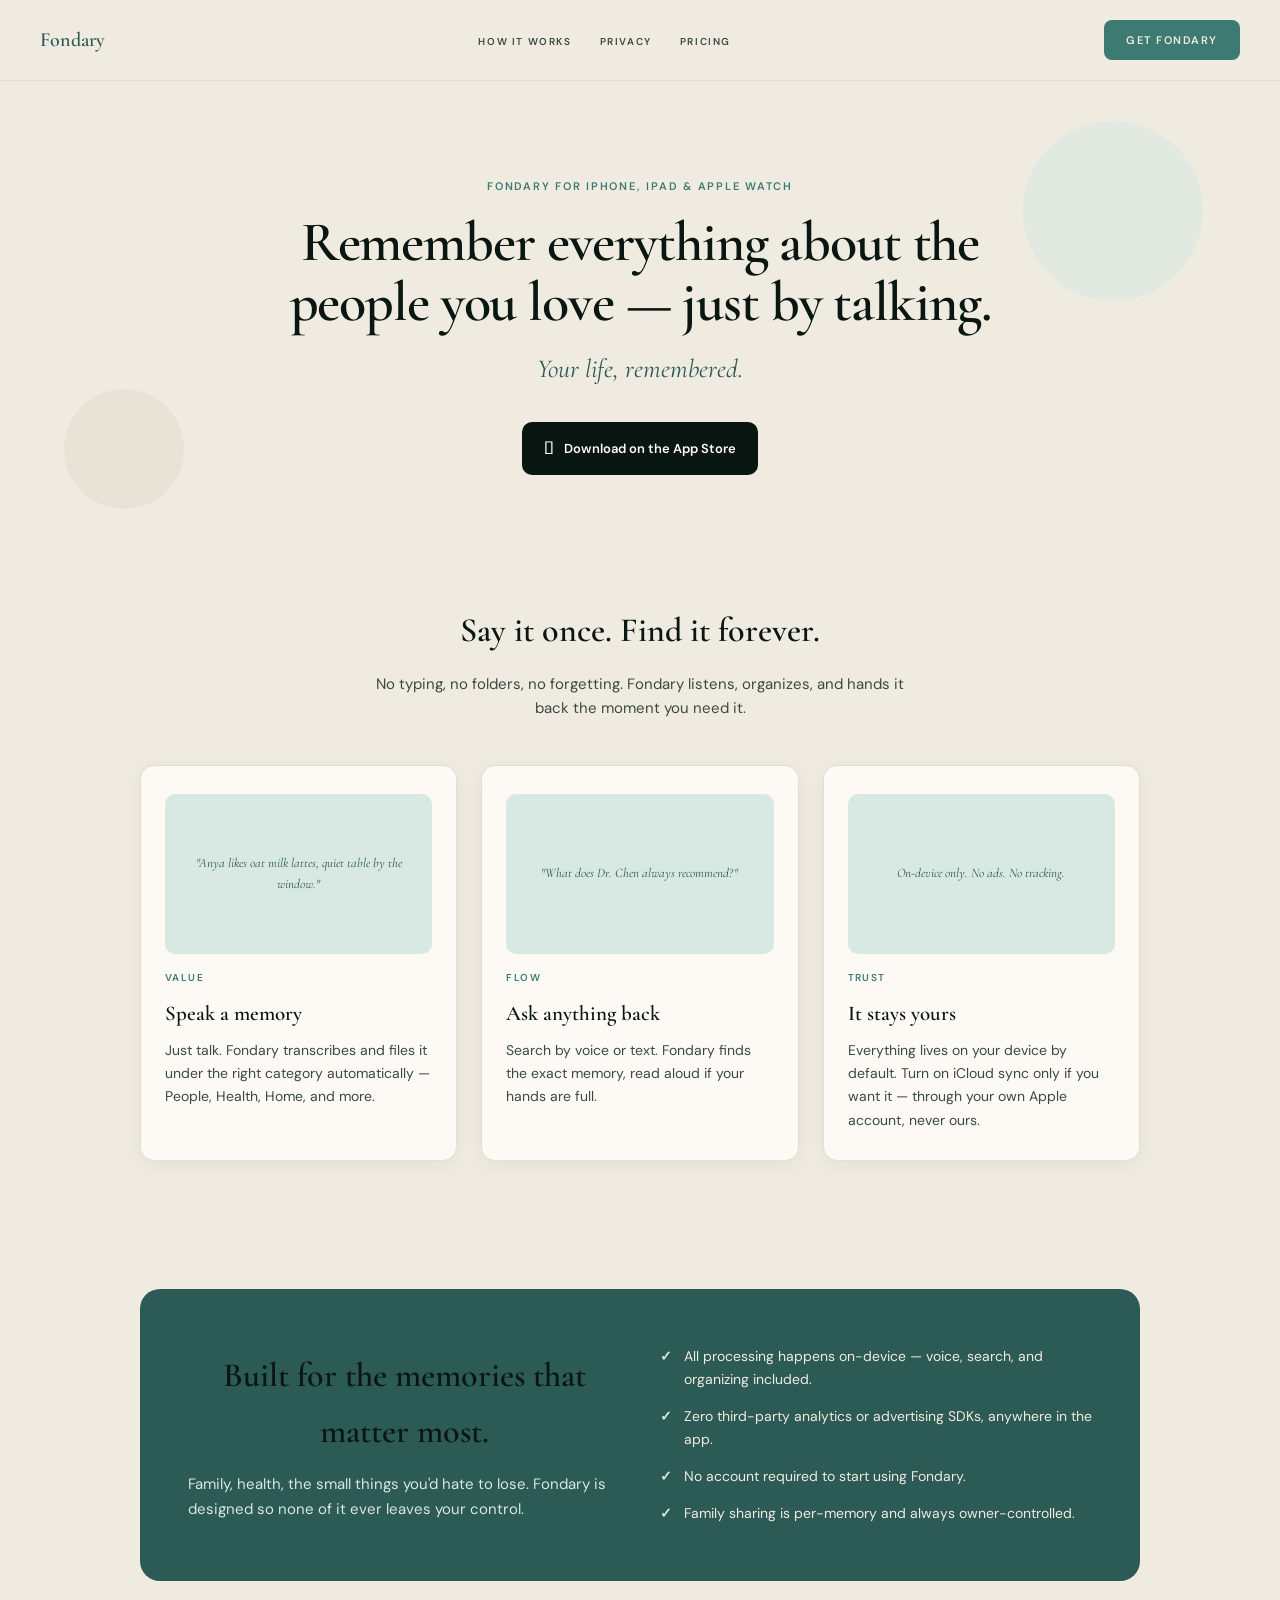
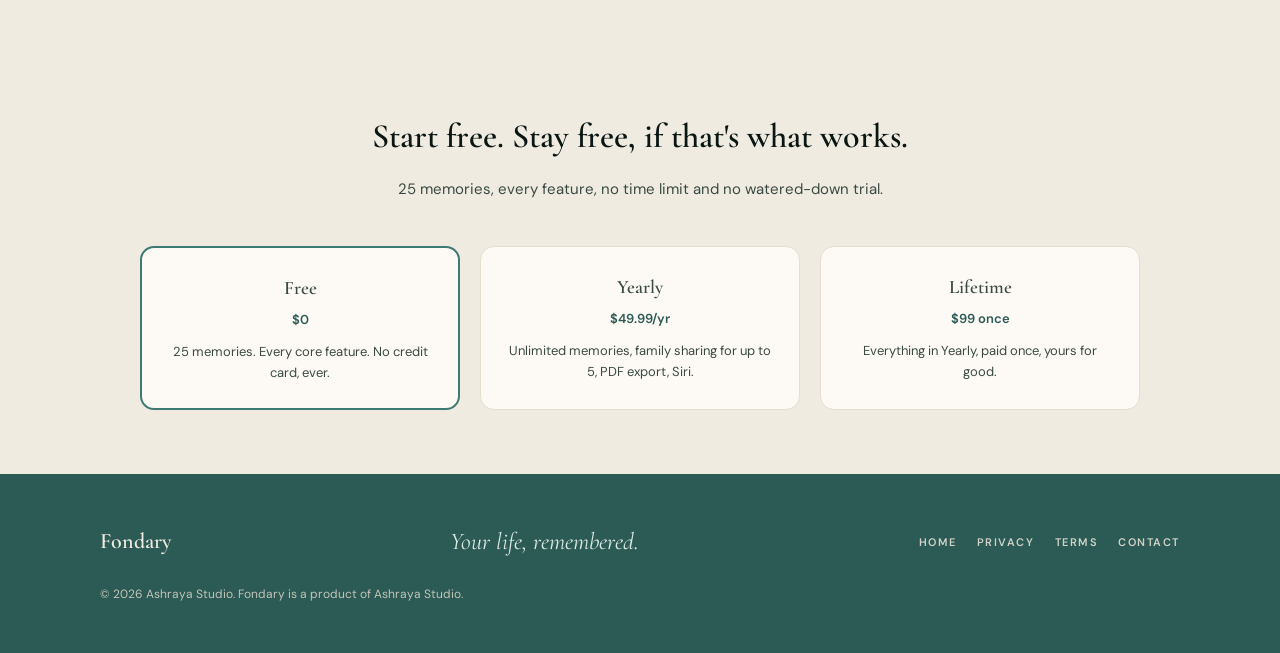
==== index.html @ 3be93c5a "Initial Fondary website: landing page, privacy policy, GitHub Pages CNAME" ====
<!DOCTYPE html>
<html lang="en">
<head>
  <meta charset="UTF-8" />
  <meta name="viewport" content="width=device-width, initial-scale=1.0" />
  <title>Fondary — Your life, remembered.</title>
  <meta name="description" content="Remember everything about the people you love — just by talking. Fondary is a private, voice-first memory capture app. Nothing leaves your device unless you choose to sync." />
  <meta property="og:title" content="Fondary — Your life, remembered." />
  <meta property="og:description" content="Remember everything about the people you love — just by talking." />
  <meta property="og:url" content="https://getfondary.com/" />
  <link rel="canonical" href="https://getfondary.com/" />
  <link rel="icon" href="/favicon.ico" sizes="any" />
  <link rel="icon" type="image/png" sizes="32x32" href="/favicon-32x32.png" />
  <link rel="icon" type="image/png" sizes="16x16" href="/favicon-16x16.png" />
  <link rel="apple-touch-icon" sizes="180x180" href="/apple-touch-icon.png" />
  <style>
    @import url('https://fonts.googleapis.com/css2?family=Cormorant+Garamond:ital,wght@0,400;0,600;1,400;1,600&family=DM+Sans:wght@400;500;600&display=swap');

    :root {
      --teal:      #3D7A72;
      --teal-dk:   #2C5A54;
      --linen:     #F0EBE1;
      --linen-dk:  #E4DDD0;
      --gold:      #C4953A;
      --mauve:     #B8929E;
      --rose:      #C07B6A;
      --lavender:  #9B96C4;
      --blue:      #5E8FA3;
      --mint:      #D8E8E2;
      --text:      #0A1612;
      --text-md:   #3A4A42;
      --white:     #FDFAF6;
      --font-display: 'Cormorant Garamond', serif;
      --font-body:    'DM Sans', sans-serif;
    }

    *, *::before, *::after { box-sizing: border-box; margin: 0; padding: 0; }
    html { scroll-behavior: smooth; }

    body {
      background: var(--linen);
      color: var(--text);
      font-family: var(--font-body);
      font-size: 15px;
      line-height: 1.65;
      -webkit-font-smoothing: antialiased;
      text-rendering: optimizeLegibility;
    }

    a { color: inherit; }
    .page-shell { min-height: 100vh; overflow: hidden; }

    nav {
      display: flex;
      align-items: center;
      justify-content: space-between;
      gap: 24px;
      padding: 20px 40px;
      background: var(--linen);
      position: sticky;
      top: 0;
      z-index: 100;
      border-bottom: 1px solid var(--linen-dk);
    }

    .nav-logo {
      font-family: var(--font-display);
      font-size: 20px;
      font-weight: 600;
      color: var(--teal-dk);
      text-decoration: none;
      letter-spacing: 0.01em;
      white-space: nowrap;
    }

    .nav-links { display: flex; align-items: center; gap: 28px; list-style: none; }

    .nav-links a {
      font-family: var(--font-body);
      font-size: 10px;
      font-weight: 600;
      letter-spacing: 0.16em;
      text-transform: uppercase;
      color: var(--text-md);
      text-decoration: none;
      transition: color 0.2s;
    }

    .nav-links a:hover, .nav-links a:focus-visible { color: var(--teal); }

    .nav-cta {
      display: inline-block;
      background: var(--teal);
      color: var(--linen);
      font-family: var(--font-body);
      font-size: 11px;
      font-weight: 600;
      letter-spacing: 0.14em;
      text-transform: uppercase;
      padding: 11px 22px;
      border-radius: 8px;
      border: none;
      text-decoration: none;
      cursor: pointer;
      transition: background 0.2s;
      white-space: nowrap;
    }

    .nav-cta:hover, .nav-cta:focus-visible { background: var(--teal-dk); }

    .hero-wrap { position: relative; }

    .blob {
      position: absolute;
      border-radius: 50%;
      opacity: 0.55;
      pointer-events: none;
    }

    .blob.hero-one { width: 180px; height: 180px; background: var(--mint); top: 40px; right: 6%; }
    .blob.hero-two { width: 120px; height: 120px; background: var(--linen-dk); left: 5%; bottom: 30px; }

    .hero {
      position: relative;
      max-width: 1080px;
      margin: 0 auto;
      padding: 96px 40px 64px;
      text-align: center;
    }

    .eyebrow {
      font-size: 11px;
      font-weight: 600;
      letter-spacing: 0.16em;
      text-transform: uppercase;
      color: var(--teal);
      margin-bottom: 18px;
    }

    .hero h1 {
      font-family: var(--font-display);
      font-size: clamp(36px, 6vw, 56px);
      font-weight: 600;
      color: var(--text);
      line-height: 1.06;
      letter-spacing: -0.02em;
      margin: 0 auto 20px;
      max-width: 780px;
      text-wrap: balance;
    }

    .hero-tagline {
      font-family: var(--font-display);
      font-size: clamp(20px, 2.6vw, 26px);
      font-weight: 400;
      font-style: italic;
      color: var(--teal-dk);
      line-height: 1.3;
      max-width: 620px;
      margin: 0 auto 36px;
    }

    .badge-row { display: flex; justify-content: center; gap: 16px; flex-wrap: wrap; }

    .store-badge {
      display: inline-flex;
      align-items: center;
      gap: 10px;
      background: var(--text);
      color: var(--white);
      padding: 12px 22px;
      border-radius: 10px;
      text-decoration: none;
      font-size: 13px;
      font-weight: 600;
    }

    /* NOTE: swap this text badge for Apple's official "Download on the
       App Store" SVG badge asset once the ASC listing is live —
       placeholder only, not the licensed artwork. */
    .store-badge .icon { font-size: 18px; }

    section.block { max-width: 1080px; margin: 0 auto; padding: 64px 40px; }
    section.block h2 {
      font-family: var(--font-display);
      font-size: clamp(26px, 3.4vw, 34px);
      font-weight: 600;
      color: var(--text);
      text-align: center;
      margin-bottom: 12px;
    }
    section.block .block-sub {
      text-align: center;
      color: var(--text-md);
      max-width: 560px;
      margin: 0 auto 44px;
    }

    .flow-grid {
      display: grid;
      grid-template-columns: repeat(3, 1fr);
      gap: 24px;
    }

    .flow-card {
      background: var(--white);
      border: 1px solid var(--linen-dk);
      border-radius: 14px;
      padding: 28px 24px;
      box-shadow: 0 4px 20px rgba(0,0,0,0.05);
    }

    .flow-card .flow-eyebrow {
      font-size: 10px;
      font-weight: 600;
      letter-spacing: 0.14em;
      text-transform: uppercase;
      color: var(--teal);
      margin-bottom: 10px;
    }

    .flow-card h3 {
      font-family: var(--font-display);
      font-size: 21px;
      font-weight: 600;
      margin-bottom: 8px;
    }

    .flow-card p { color: var(--text-md); font-size: 14px; }

    .flow-card .mock {
      height: 160px;
      border-radius: 10px;
      margin-bottom: 16px;
      background: var(--mint);
      display: flex;
      align-items: center;
      justify-content: center;
      font-family: var(--font-display);
      font-style: italic;
      color: var(--teal-dk);
      font-size: 13px;
      text-align: center;
      padding: 12px;
    }
    /* .mock blocks are placeholders — swap for real annotated
       screenshots once the R4 recapture is done (post-rename,
       6.9in set currently missing 2 of 6 scenes). */

    .privacy-block {
      background: var(--teal-dk);
      color: var(--linen);
      border-radius: 20px;
      padding: 56px 48px;
      display: grid;
      grid-template-columns: 1fr 1fr;
      gap: 40px;
      align-items: center;
    }

    .privacy-block h2 {
      font-family: var(--font-display);
      font-size: clamp(26px, 3.2vw, 32px);
      font-weight: 600;
      margin-bottom: 16px;
      text-align: left;
    }

    .privacy-block p { color: var(--mint); max-width: 440px; }

    .privacy-list { list-style: none; display: grid; gap: 14px; }

    .privacy-list li {
      display: flex;
      gap: 12px;
      align-items: flex-start;
      font-size: 14px;
    }

    .privacy-list .check {
      color: var(--mint);
      font-weight: 700;
      flex-shrink: 0;
    }

    .tier-row {
      display: grid;
      grid-template-columns: repeat(3, 1fr);
      gap: 20px;
      margin-top: 8px;
    }

    .tier-card {
      background: var(--white);
      border: 1px solid var(--linen-dk);
      border-radius: 14px;
      padding: 24px;
      text-align: center;
    }

    .tier-card.free { border-color: var(--teal); border-width: 2px; }

    .tier-card .tier-name {
      font-family: var(--font-display);
      font-size: 19px;
      font-weight: 600;
      margin-bottom: 6px;
    }

    .tier-card .tier-price { color: var(--teal-dk); font-weight: 600; margin-bottom: 10px; }
    .tier-card p { color: var(--text-md); font-size: 13px; }

    footer {
      background: var(--teal-dk);
      color: var(--linen);
      padding: 48px 40px;
    }

    .footer-inner {
      max-width: 1080px;
      margin: 0 auto;
      display: flex;
      align-items: center;
      justify-content: space-between;
      gap: 24px;
      flex-wrap: wrap;
    }

    .footer-logo { font-family: var(--font-display); font-size: 22px; font-weight: 600; text-decoration: none; }
    .footer-tagline { font-family: var(--font-display); font-size: 24px; font-style: italic; color: var(--mint); }
    .footer-links { display: flex; gap: 20px; list-style: none; flex-wrap: wrap; }

    .footer-links a {
      font-size: 11px;
      font-weight: 600;
      letter-spacing: 0.14em;
      text-transform: uppercase;
      text-decoration: none;
      color: var(--linen);
      opacity: 0.84;
    }

    .footer-links a:hover, .footer-links a:focus-visible { opacity: 1; }
    .footer-copy { width: 100%; font-size: 12px; color: var(--linen-dk); opacity: 0.82; }

    @media (max-width: 860px) {
      .flow-grid { grid-template-columns: 1fr; }
      .privacy-block { grid-template-columns: 1fr; }
      .tier-row { grid-template-columns: 1fr; }
    }

    @media (max-width: 760px) {
      nav { padding: 18px 24px; align-items: flex-start; }
      .nav-links { display: none; }
      .hero { padding: 72px 24px 48px; }
      section.block { padding: 48px 24px; }
      footer { padding: 42px 24px; }
      .footer-inner { align-items: flex-start; flex-direction: column; }
    }
  </style>
</head>
<body>
  <div class="page-shell">
    <nav aria-label="Primary navigation">
      <a class="nav-logo" href="/">Fondary</a>
      <ul class="nav-links">
        <li><a href="#flow">How it works</a></li>
        <li><a href="#data">Privacy</a></li>
        <li><a href="#pricing">Pricing</a></li>
      </ul>
      <a class="nav-cta" href="#download">Get Fondary</a>
    </nav>

    <main>
      <div class="hero-wrap">
        <div class="blob hero-one" aria-hidden="true"></div>
        <div class="blob hero-two" aria-hidden="true"></div>
        <section class="hero" aria-labelledby="hero-title">
          <p class="eyebrow">Fondary for iPhone, iPad &amp; Apple Watch</p>
          <h1 id="hero-title">Remember everything about the people you love — just by talking.</h1>
          <p class="hero-tagline">Your life, remembered.</p>
          <div class="badge-row" id="download">
            <a class="store-badge" href="#" aria-label="Download on the App Store">
              <span class="icon">􀣺</span> Download on the App Store
            </a>
          </div>
        </section>
      </div>

      <section class="block" id="flow" aria-labelledby="flow-title">
        <h2 id="flow-title">Say it once. Find it forever.</h2>
        <p class="block-sub">No typing, no folders, no forgetting. Fondary listens, organizes, and hands it back the moment you need it.</p>
        <div class="flow-grid">
          <div class="flow-card">
            <div class="mock">"Anya likes oat milk lattes, quiet table by the window."</div>
            <p class="flow-eyebrow">Value</p>
            <h3>Speak a memory</h3>
            <p>Just talk. Fondary transcribes and files it under the right category automatically — People, Health, Home, and more.</p>
          </div>
          <div class="flow-card">
            <div class="mock">"What does Dr. Chen always recommend?"</div>
            <p class="flow-eyebrow">Flow</p>
            <h3>Ask anything back</h3>
            <p>Search by voice or text. Fondary finds the exact memory, read aloud if your hands are full.</p>
          </div>
          <div class="flow-card">
            <div class="mock">On-device only. No ads. No tracking.</div>
            <p class="flow-eyebrow">Trust</p>
            <h3>It stays yours</h3>
            <p>Everything lives on your device by default. Turn on iCloud sync only if you want it — through your own Apple account, never ours.</p>
          </div>
        </div>
      </section>

      <section class="block" id="data" aria-labelledby="privacy-title">
        <div class="privacy-block">
          <div>
            <h2 id="privacy-title">Built for the memories that matter most.</h2>
            <p>Family, health, the small things you'd hate to lose. Fondary is designed so none of it ever leaves your control.</p>
          </div>
          <ul class="privacy-list">
            <li><span class="check">✓</span> All processing happens on-device — voice, search, and organizing included.</li>
            <li><span class="check">✓</span> Zero third-party analytics or advertising SDKs, anywhere in the app.</li>
            <li><span class="check">✓</span> No account required to start using Fondary.</li>
            <li><span class="check">✓</span> Family sharing is per-memory and always owner-controlled.</li>
          </ul>
        </div>
      </section>

      <section class="block" id="pricing" aria-labelledby="pricing-title">
        <h2 id="pricing-title">Start free. Stay free, if that's what works.</h2>
        <p class="block-sub">25 memories, every feature, no time limit and no watered-down trial.</p>
        <div class="tier-row">
          <div class="tier-card free">
            <p class="tier-name">Free</p>
            <p class="tier-price">$0</p>
            <p>25 memories. Every core feature. No credit card, ever.</p>
          </div>
          <div class="tier-card">
            <p class="tier-name">Yearly</p>
            <p class="tier-price">$49.99/yr</p>
            <p>Unlimited memories, family sharing for up to 5, PDF export, Siri.</p>
          </div>
          <div class="tier-card">
            <p class="tier-name">Lifetime</p>
            <p class="tier-price">$99 once</p>
            <p>Everything in Yearly, paid once, yours for good.</p>
          </div>
        </div>
      </section>
    </main>

    <footer>
      <div class="footer-inner">
        <a class="footer-logo" href="/">Fondary</a>
        <p class="footer-tagline">Your life, remembered.</p>
        <ul class="footer-links">
          <li><a href="/">Home</a></li>
          <li><a href="/privacy">Privacy</a></li>
          <li><a href="https://www.apple.com/legal/internet-services/itunes/dev/stdeula/">Terms</a></li>
          <li><a href="mailto:getfondary@gmail.com">Contact</a></li>
        </ul>
        <p class="footer-copy">© 2026 Ashraya Studio. Fondary is a product of Ashraya Studio.</p>
      </div>
    </footer>
  </div>
</body>
</html>
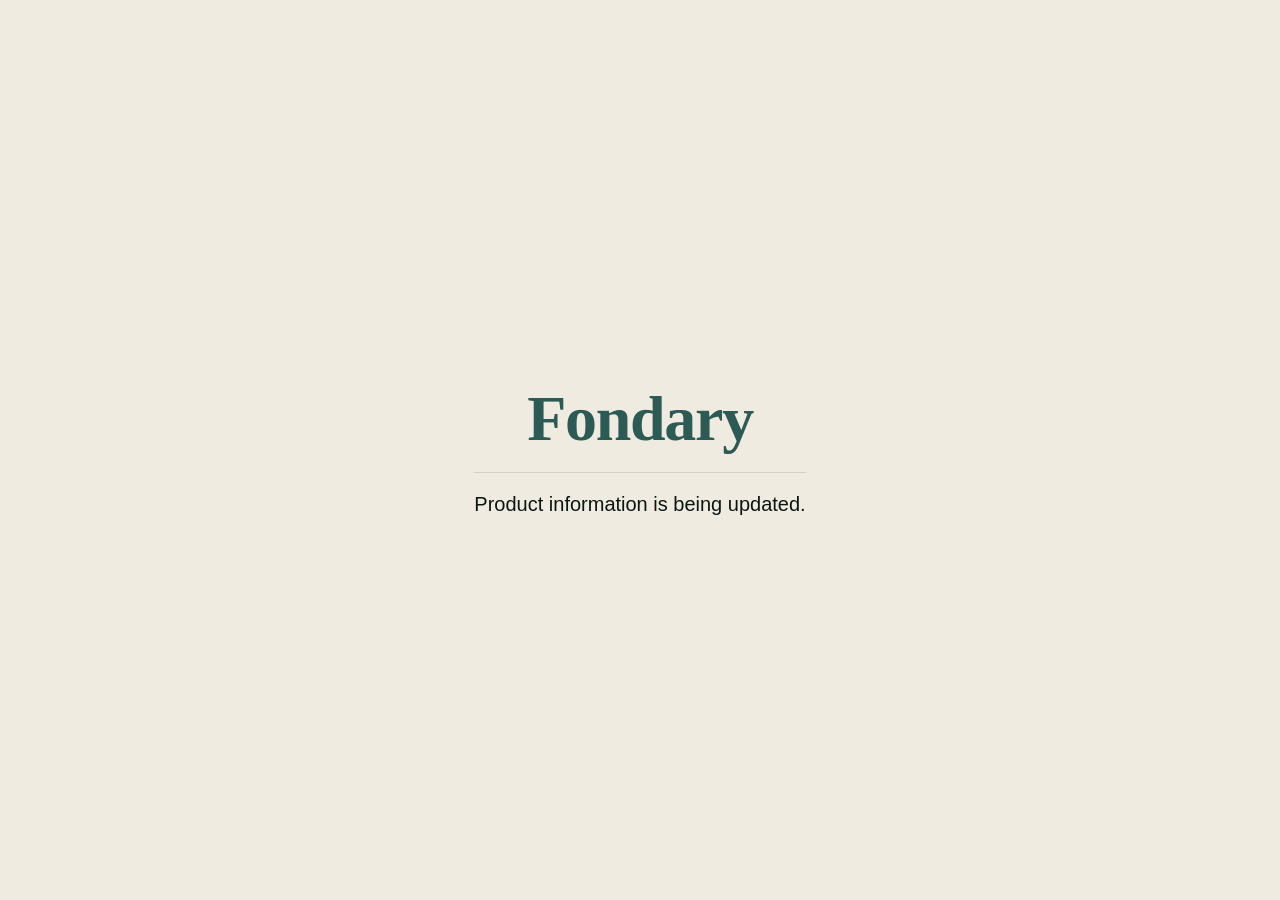
==== commit 632e259a: "Publish neutral Fondary holding pages" ====
--- a/index.html
+++ b/index.html
@@ -1,468 +1,66 @@
-<!DOCTYPE html>
+<!doctype html>
 <html lang="en">
 <head>
-  <meta charset="UTF-8" />
-  <meta name="viewport" content="width=device-width, initial-scale=1.0" />
-  <title>Fondary — Your life, remembered.</title>
-  <meta name="description" content="Remember everything about the people you love — just by talking. Fondary is a private, voice-first memory capture app. Nothing leaves your device unless you choose to sync." />
-  <meta property="og:title" content="Fondary — Your life, remembered." />
-  <meta property="og:description" content="Remember everything about the people you love — just by talking." />
-  <meta property="og:url" content="https://getfondary.com/" />
-  <link rel="canonical" href="https://getfondary.com/" />
-  <link rel="icon" href="/favicon.ico" sizes="any" />
-  <link rel="icon" type="image/png" sizes="32x32" href="/favicon-32x32.png" />
-  <link rel="icon" type="image/png" sizes="16x16" href="/favicon-16x16.png" />
-  <link rel="apple-touch-icon" sizes="180x180" href="/apple-touch-icon.png" />
+  <meta charset="utf-8">
+  <meta name="viewport" content="width=device-width, initial-scale=1">
+  <title>Fondary — Product information is being updated</title>
+  <meta name="description" content="Product information for Fondary is being updated.">
+  <meta name="theme-color" content="#f0ebe1">
+  <link rel="canonical" href="https://getfondary.com/">
   <style>
-    @import url('https://fonts.googleapis.com/css2?family=Cormorant+Garamond:ital,wght@0,400;0,600;1,400;1,600&family=DM+Sans:wght@400;500;600&display=swap');
-
     :root {
-      --teal:      #3D7A72;
-      --teal-dk:   #2C5A54;
-      --linen:     #F0EBE1;
-      --linen-dk:  #E4DDD0;
-      --gold:      #C4953A;
-      --mauve:     #B8929E;
-      --rose:      #C07B6A;
-      --lavender:  #9B96C4;
-      --blue:      #5E8FA3;
-      --mint:      #D8E8E2;
-      --text:      #0A1612;
-      --text-md:   #3A4A42;
-      --white:     #FDFAF6;
-      --font-display: 'Cormorant Garamond', serif;
-      --font-body:    'DM Sans', sans-serif;
+      color-scheme: light;
+      --linen: #f0ebe1;
+      --paper: #fdfaf6;
+      --ink: #0a1612;
+      --teal: #2c5a54;
+      --line: #d8cec0;
     }
 
-    *, *::before, *::after { box-sizing: border-box; margin: 0; padding: 0; }
-    html { scroll-behavior: smooth; }
+    * { box-sizing: border-box; }
+
+    html, body { min-height: 100%; }
 
     body {
+      margin: 0;
       background: var(--linen);
-      color: var(--text);
-      font-family: var(--font-body);
-      font-size: 15px;
-      line-height: 1.65;
-      -webkit-font-smoothing: antialiased;
-      text-rendering: optimizeLegibility;
+      color: var(--ink);
+      font-family: ui-sans-serif, -apple-system, BlinkMacSystemFont, "Segoe UI", sans-serif;
     }
 
-    a { color: inherit; }
-    .page-shell { min-height: 100vh; overflow: hidden; }
-
-    nav {
-      display: flex;
-      align-items: center;
-      justify-content: space-between;
-      gap: 24px;
-      padding: 20px 40px;
-      background: var(--linen);
-      position: sticky;
-      top: 0;
-      z-index: 100;
-      border-bottom: 1px solid var(--linen-dk);
-    }
-
-    .nav-logo {
-      font-family: var(--font-display);
-      font-size: 20px;
-      font-weight: 600;
-      color: var(--teal-dk);
-      text-decoration: none;
-      letter-spacing: 0.01em;
-      white-space: nowrap;
-    }
-
-    .nav-links { display: flex; align-items: center; gap: 28px; list-style: none; }
-
-    .nav-links a {
-      font-family: var(--font-body);
-      font-size: 10px;
-      font-weight: 600;
-      letter-spacing: 0.16em;
-      text-transform: uppercase;
-      color: var(--text-md);
-      text-decoration: none;
-      transition: color 0.2s;
-    }
-
-    .nav-links a:hover, .nav-links a:focus-visible { color: var(--teal); }
-
-    .nav-cta {
-      display: inline-block;
-      background: var(--teal);
-      color: var(--linen);
-      font-family: var(--font-body);
-      font-size: 11px;
-      font-weight: 600;
-      letter-spacing: 0.14em;
-      text-transform: uppercase;
-      padding: 11px 22px;
-      border-radius: 8px;
-      border: none;
-      text-decoration: none;
-      cursor: pointer;
-      transition: background 0.2s;
-      white-space: nowrap;
-    }
-
-    .nav-cta:hover, .nav-cta:focus-visible { background: var(--teal-dk); }
-
-    .hero-wrap { position: relative; }
-
-    .blob {
-      position: absolute;
-      border-radius: 50%;
-      opacity: 0.55;
-      pointer-events: none;
-    }
-
-    .blob.hero-one { width: 180px; height: 180px; background: var(--mint); top: 40px; right: 6%; }
-    .blob.hero-two { width: 120px; height: 120px; background: var(--linen-dk); left: 5%; bottom: 30px; }
-
-    .hero {
-      position: relative;
-      max-width: 1080px;
-      margin: 0 auto;
-      padding: 96px 40px 64px;
+    main {
+      min-height: 100vh;
+      display: grid;
+      place-content: center;
+      gap: 1rem;
+      padding: 2rem;
       text-align: center;
     }
 
-    .eyebrow {
-      font-size: 11px;
+    .product {
+      margin: 0;
+      color: var(--teal);
+      font-family: ui-serif, Georgia, serif;
+      font-size: clamp(2rem, 8vw, 4rem);
       font-weight: 600;
-      letter-spacing: 0.16em;
-      text-transform: uppercase;
-      color: var(--teal);
-      margin-bottom: 18px;
+      letter-spacing: -0.02em;
     }
 
-    .hero h1 {
-      font-family: var(--font-display);
-      font-size: clamp(36px, 6vw, 56px);
-      font-weight: 600;
-      color: var(--text);
-      line-height: 1.06;
-      letter-spacing: -0.02em;
-      margin: 0 auto 20px;
-      max-width: 780px;
-      text-wrap: balance;
-    }
-
-    .hero-tagline {
-      font-family: var(--font-display);
-      font-size: clamp(20px, 2.6vw, 26px);
-      font-weight: 400;
-      font-style: italic;
-      color: var(--teal-dk);
-      line-height: 1.3;
-      max-width: 620px;
-      margin: 0 auto 36px;
-    }
-
-    .badge-row { display: flex; justify-content: center; gap: 16px; flex-wrap: wrap; }
-
-    .store-badge {
-      display: inline-flex;
-      align-items: center;
-      gap: 10px;
-      background: var(--text);
-      color: var(--white);
-      padding: 12px 22px;
-      border-radius: 10px;
-      text-decoration: none;
-      font-size: 13px;
-      font-weight: 600;
-    }
-
-    /* NOTE: swap this text badge for Apple's official "Download on the
-       App Store" SVG badge asset once the ASC listing is live —
-       placeholder only, not the licensed artwork. */
-    .store-badge .icon { font-size: 18px; }
-
-    section.block { max-width: 1080px; margin: 0 auto; padding: 64px 40px; }
-    section.block h2 {
-      font-family: var(--font-display);
-      font-size: clamp(26px, 3.4vw, 34px);
-      font-weight: 600;
-      color: var(--text);
-      text-align: center;
-      margin-bottom: 12px;
-    }
-    section.block .block-sub {
-      text-align: center;
-      color: var(--text-md);
-      max-width: 560px;
-      margin: 0 auto 44px;
-    }
-
-    .flow-grid {
-      display: grid;
-      grid-template-columns: repeat(3, 1fr);
-      gap: 24px;
-    }
-
-    .flow-card {
-      background: var(--white);
-      border: 1px solid var(--linen-dk);
-      border-radius: 14px;
-      padding: 28px 24px;
-      box-shadow: 0 4px 20px rgba(0,0,0,0.05);
-    }
-
-    .flow-card .flow-eyebrow {
-      font-size: 10px;
-      font-weight: 600;
-      letter-spacing: 0.14em;
-      text-transform: uppercase;
-      color: var(--teal);
-      margin-bottom: 10px;
-    }
-
-    .flow-card h3 {
-      font-family: var(--font-display);
-      font-size: 21px;
-      font-weight: 600;
-      margin-bottom: 8px;
-    }
-
-    .flow-card p { color: var(--text-md); font-size: 14px; }
-
-    .flow-card .mock {
-      height: 160px;
-      border-radius: 10px;
-      margin-bottom: 16px;
-      background: var(--mint);
-      display: flex;
-      align-items: center;
-      justify-content: center;
-      font-family: var(--font-display);
-      font-style: italic;
-      color: var(--teal-dk);
-      font-size: 13px;
-      text-align: center;
-      padding: 12px;
-    }
-    /* .mock blocks are placeholders — swap for real annotated
-       screenshots once the R4 recapture is done (post-rename,
-       6.9in set currently missing 2 of 6 scenes). */
-
-    .privacy-block {
-      background: var(--teal-dk);
-      color: var(--linen);
-      border-radius: 20px;
-      padding: 56px 48px;
-      display: grid;
-      grid-template-columns: 1fr 1fr;
-      gap: 40px;
-      align-items: center;
-    }
-
-    .privacy-block h2 {
-      font-family: var(--font-display);
-      font-size: clamp(26px, 3.2vw, 32px);
-      font-weight: 600;
-      margin-bottom: 16px;
-      text-align: left;
-    }
-
-    .privacy-block p { color: var(--mint); max-width: 440px; }
-
-    .privacy-list { list-style: none; display: grid; gap: 14px; }
-
-    .privacy-list li {
-      display: flex;
-      gap: 12px;
-      align-items: flex-start;
-      font-size: 14px;
-    }
-
-    .privacy-list .check {
-      color: var(--mint);
-      font-weight: 700;
-      flex-shrink: 0;
-    }
-
-    .tier-row {
-      display: grid;
-      grid-template-columns: repeat(3, 1fr);
-      gap: 20px;
-      margin-top: 8px;
-    }
-
-    .tier-card {
-      background: var(--white);
-      border: 1px solid var(--linen-dk);
-      border-radius: 14px;
-      padding: 24px;
-      text-align: center;
-    }
-
-    .tier-card.free { border-color: var(--teal); border-width: 2px; }
-
-    .tier-card .tier-name {
-      font-family: var(--font-display);
-      font-size: 19px;
-      font-weight: 600;
-      margin-bottom: 6px;
-    }
-
-    .tier-card .tier-price { color: var(--teal-dk); font-weight: 600; margin-bottom: 10px; }
-    .tier-card p { color: var(--text-md); font-size: 13px; }
-
-    footer {
-      background: var(--teal-dk);
-      color: var(--linen);
-      padding: 48px 40px;
-    }
-
-    .footer-inner {
-      max-width: 1080px;
-      margin: 0 auto;
-      display: flex;
-      align-items: center;
-      justify-content: space-between;
-      gap: 24px;
-      flex-wrap: wrap;
-    }
-
-    .footer-logo { font-family: var(--font-display); font-size: 22px; font-weight: 600; text-decoration: none; }
-    .footer-tagline { font-family: var(--font-display); font-size: 24px; font-style: italic; color: var(--mint); }
-    .footer-links { display: flex; gap: 20px; list-style: none; flex-wrap: wrap; }
-
-    .footer-links a {
-      font-size: 11px;
-      font-weight: 600;
-      letter-spacing: 0.14em;
-      text-transform: uppercase;
-      text-decoration: none;
-      color: var(--linen);
-      opacity: 0.84;
-    }
-
-    .footer-links a:hover, .footer-links a:focus-visible { opacity: 1; }
-    .footer-copy { width: 100%; font-size: 12px; color: var(--linen-dk); opacity: 0.82; }
-
-    @media (max-width: 860px) {
-      .flow-grid { grid-template-columns: 1fr; }
-      .privacy-block { grid-template-columns: 1fr; }
-      .tier-row { grid-template-columns: 1fr; }
-    }
-
-    @media (max-width: 760px) {
-      nav { padding: 18px 24px; align-items: flex-start; }
-      .nav-links { display: none; }
-      .hero { padding: 72px 24px 48px; }
-      section.block { padding: 48px 24px; }
-      footer { padding: 42px 24px; }
-      .footer-inner { align-items: flex-start; flex-direction: column; }
+    h1 {
+      max-width: 32rem;
+      margin: 0;
+      border-top: 1px solid var(--line);
+      padding-top: 1rem;
+      font-size: clamp(1rem, 3vw, 1.25rem);
+      font-weight: 500;
+      line-height: 1.5;
     }
   </style>
 </head>
 <body>
-  <div class="page-shell">
-    <nav aria-label="Primary navigation">
-      <a class="nav-logo" href="/">Fondary</a>
-      <ul class="nav-links">
-        <li><a href="#flow">How it works</a></li>
-        <li><a href="#data">Privacy</a></li>
-        <li><a href="#pricing">Pricing</a></li>
-      </ul>
-      <a class="nav-cta" href="#download">Get Fondary</a>
-    </nav>
-
-    <main>
-      <div class="hero-wrap">
-        <div class="blob hero-one" aria-hidden="true"></div>
-        <div class="blob hero-two" aria-hidden="true"></div>
-        <section class="hero" aria-labelledby="hero-title">
-          <p class="eyebrow">Fondary for iPhone, iPad &amp; Apple Watch</p>
-          <h1 id="hero-title">Remember everything about the people you love — just by talking.</h1>
-          <p class="hero-tagline">Your life, remembered.</p>
-          <div class="badge-row" id="download">
-            <a class="store-badge" href="#" aria-label="Download on the App Store">
-              <span class="icon">􀣺</span> Download on the App Store
-            </a>
-          </div>
-        </section>
-      </div>
-
-      <section class="block" id="flow" aria-labelledby="flow-title">
-        <h2 id="flow-title">Say it once. Find it forever.</h2>
-        <p class="block-sub">No typing, no folders, no forgetting. Fondary listens, organizes, and hands it back the moment you need it.</p>
-        <div class="flow-grid">
-          <div class="flow-card">
-            <div class="mock">"Anya likes oat milk lattes, quiet table by the window."</div>
-            <p class="flow-eyebrow">Value</p>
-            <h3>Speak a memory</h3>
-            <p>Just talk. Fondary transcribes and files it under the right category automatically — People, Health, Home, and more.</p>
-          </div>
-          <div class="flow-card">
-            <div class="mock">"What does Dr. Chen always recommend?"</div>
-            <p class="flow-eyebrow">Flow</p>
-            <h3>Ask anything back</h3>
-            <p>Search by voice or text. Fondary finds the exact memory, read aloud if your hands are full.</p>
-          </div>
-          <div class="flow-card">
-            <div class="mock">On-device only. No ads. No tracking.</div>
-            <p class="flow-eyebrow">Trust</p>
-            <h3>It stays yours</h3>
-            <p>Everything lives on your device by default. Turn on iCloud sync only if you want it — through your own Apple account, never ours.</p>
-          </div>
-        </div>
-      </section>
-
-      <section class="block" id="data" aria-labelledby="privacy-title">
-        <div class="privacy-block">
-          <div>
-            <h2 id="privacy-title">Built for the memories that matter most.</h2>
-            <p>Family, health, the small things you'd hate to lose. Fondary is designed so none of it ever leaves your control.</p>
-          </div>
-          <ul class="privacy-list">
-            <li><span class="check">✓</span> All processing happens on-device — voice, search, and organizing included.</li>
-            <li><span class="check">✓</span> Zero third-party analytics or advertising SDKs, anywhere in the app.</li>
-            <li><span class="check">✓</span> No account required to start using Fondary.</li>
-            <li><span class="check">✓</span> Family sharing is per-memory and always owner-controlled.</li>
-          </ul>
-        </div>
-      </section>
-
-      <section class="block" id="pricing" aria-labelledby="pricing-title">
-        <h2 id="pricing-title">Start free. Stay free, if that's what works.</h2>
-        <p class="block-sub">25 memories, every feature, no time limit and no watered-down trial.</p>
-        <div class="tier-row">
-          <div class="tier-card free">
-            <p class="tier-name">Free</p>
-            <p class="tier-price">$0</p>
-            <p>25 memories. Every core feature. No credit card, ever.</p>
-          </div>
-          <div class="tier-card">
-            <p class="tier-name">Yearly</p>
-            <p class="tier-price">$49.99/yr</p>
-            <p>Unlimited memories, family sharing for up to 5, PDF export, Siri.</p>
-          </div>
-          <div class="tier-card">
-            <p class="tier-name">Lifetime</p>
-            <p class="tier-price">$99 once</p>
-            <p>Everything in Yearly, paid once, yours for good.</p>
-          </div>
-        </div>
-      </section>
-    </main>
-
-    <footer>
-      <div class="footer-inner">
-        <a class="footer-logo" href="/">Fondary</a>
-        <p class="footer-tagline">Your life, remembered.</p>
-        <ul class="footer-links">
-          <li><a href="/">Home</a></li>
-          <li><a href="/privacy">Privacy</a></li>
-          <li><a href="https://www.apple.com/legal/internet-services/itunes/dev/stdeula/">Terms</a></li>
-          <li><a href="mailto:getfondary@gmail.com">Contact</a></li>
-        </ul>
-        <p class="footer-copy">© 2026 Ashraya Studio. Fondary is a product of Ashraya Studio.</p>
-      </div>
-    </footer>
-  </div>
+  <main aria-labelledby="status">
+    <p class="product">Fondary</p>
+    <h1 id="status">Product information is being updated.</h1>
+  </main>
 </body>
 </html>
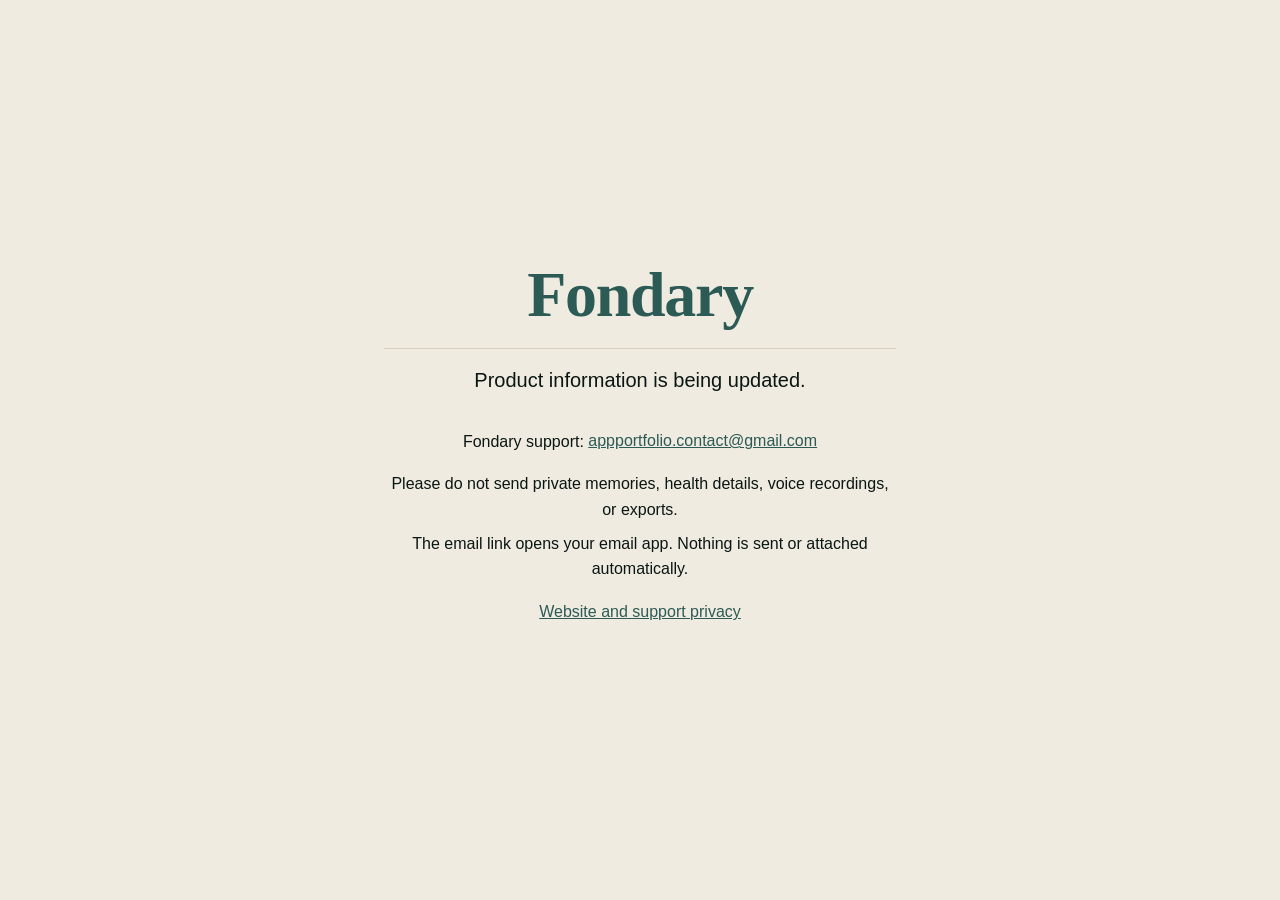
==== commit 6a8d7520: "Publish Fondary support and privacy contact" ====
--- a/index.html
+++ b/index.html
@@ -46,6 +46,11 @@
       letter-spacing: -0.02em;
     }
 
+    .support { max-width: 32rem; line-height: 1.6; }
+    .support a { display: inline-block; max-width: 100%; min-height: 44px; padding: 0.6rem 0; color: var(--teal); overflow-wrap: anywhere; }
+    a:focus-visible { outline: 3px solid var(--teal); outline-offset: 4px; }
+    .support p { margin: 0.5rem 0; }
+
     h1 {
       max-width: 32rem;
       margin: 0;
@@ -61,6 +66,12 @@
   <main aria-labelledby="status">
     <p class="product">Fondary</p>
     <h1 id="status">Product information is being updated.</h1>
+    <section class="support" aria-label="Fondary support">
+      <p>Fondary support: <a href="mailto:appportfolio.contact@gmail.com?subject=Fondary%20support">appportfolio.contact@gmail.com</a></p>
+      <p>Please do not send private memories, health details, voice recordings, or exports.</p>
+      <p>The email link opens your email app. Nothing is sent or attached automatically.</p>
+      <p><a href="/privacy">Website and support privacy</a></p>
+    </section>
   </main>
 </body>
 </html>
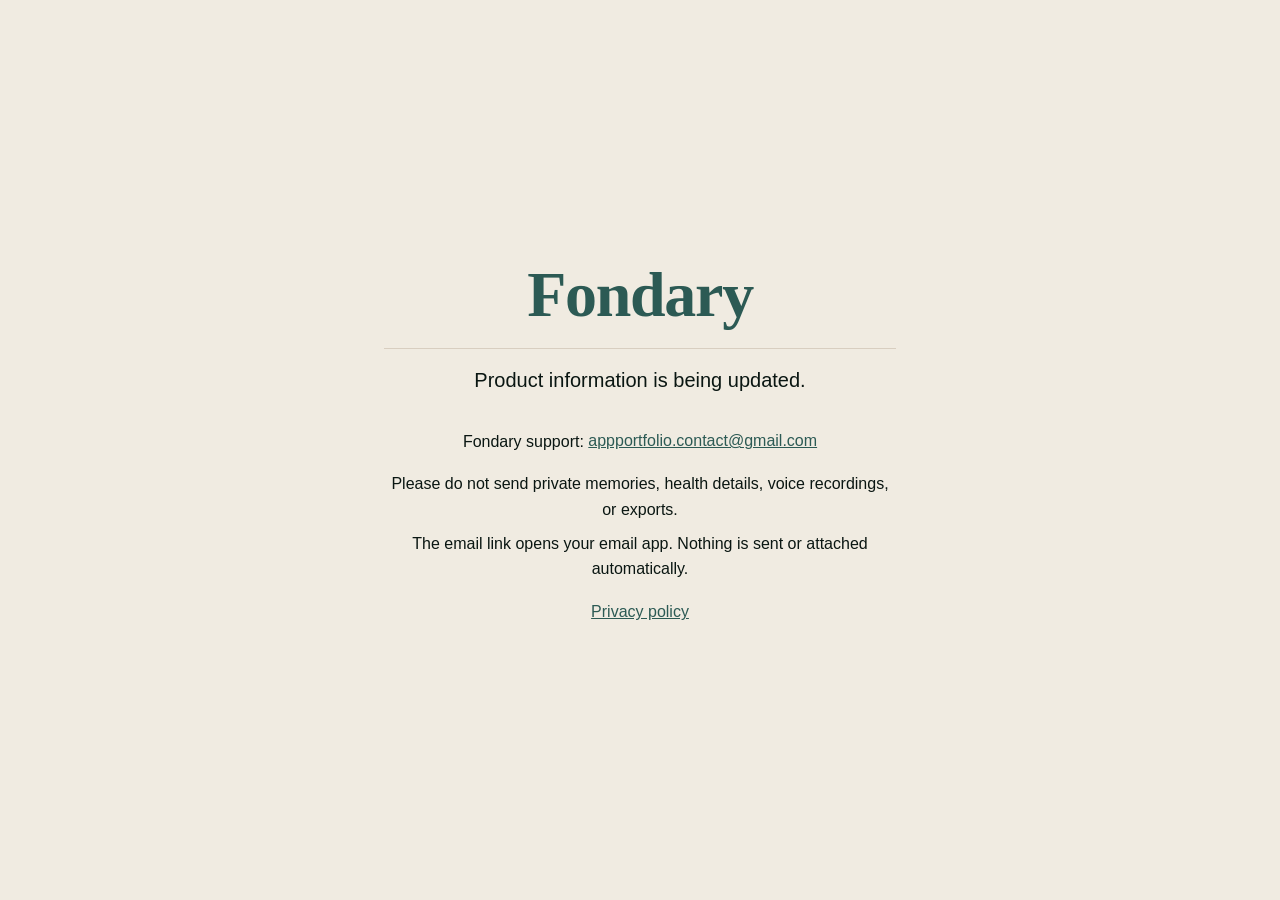
==== commit 676bc324: "Publish Fondary privacy policy" ====
--- a/index.html
+++ b/index.html
@@ -70,7 +70,7 @@
       <p>Fondary support: <a href="mailto:appportfolio.contact@gmail.com?subject=Fondary%20support">appportfolio.contact@gmail.com</a></p>
       <p>Please do not send private memories, health details, voice recordings, or exports.</p>
       <p>The email link opens your email app. Nothing is sent or attached automatically.</p>
-      <p><a href="/privacy">Website and support privacy</a></p>
+      <p><a href="/privacy">Privacy policy</a></p>
     </section>
   </main>
 </body>
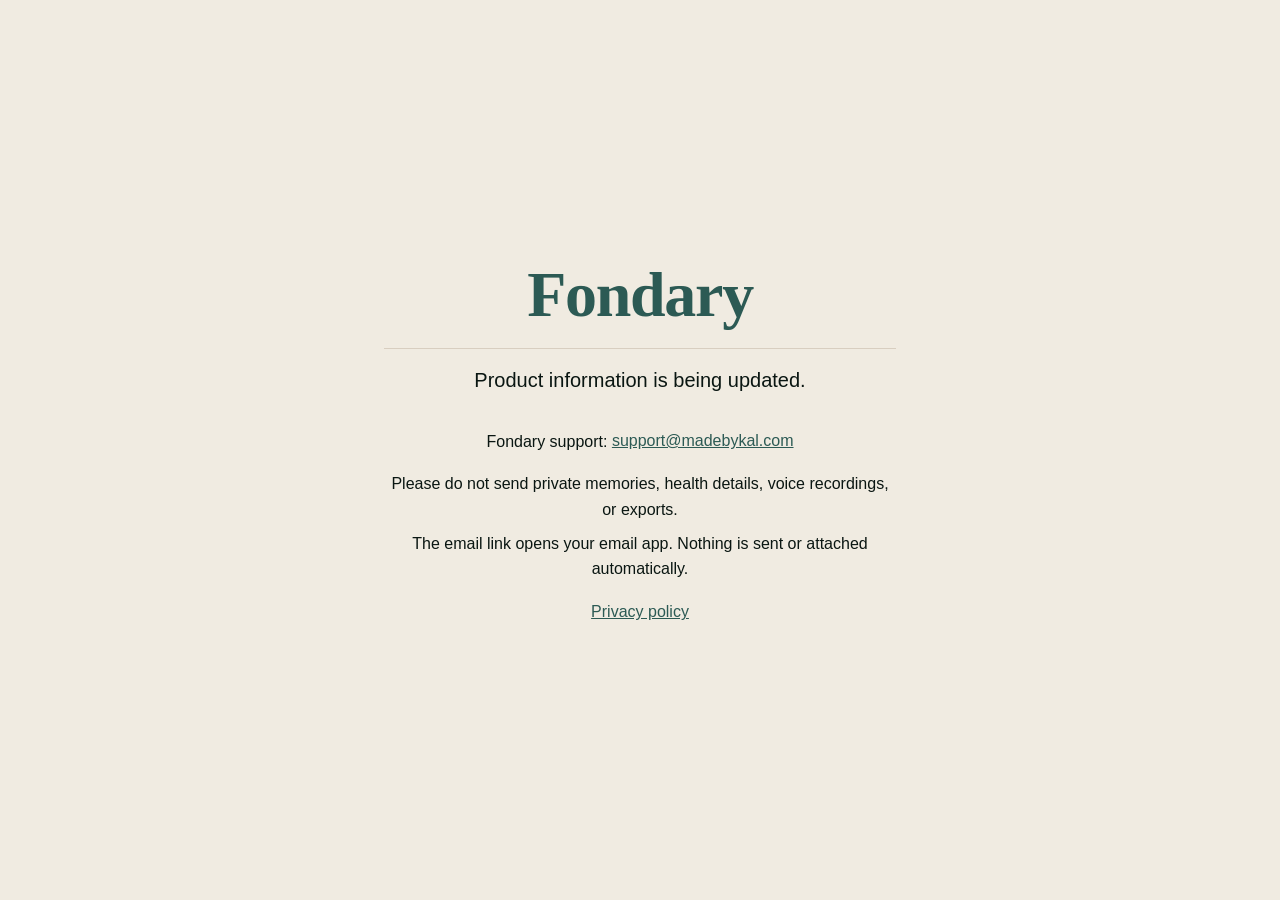
==== commit 984fbc53: "Migrate support contacts to Made by Kal" ====
--- a/index.html
+++ b/index.html
@@ -67,7 +67,7 @@
     <p class="product">Fondary</p>
     <h1 id="status">Product information is being updated.</h1>
     <section class="support" aria-label="Fondary support">
-      <p>Fondary support: <a href="mailto:appportfolio.contact@gmail.com?subject=Fondary%20support">appportfolio.contact@gmail.com</a></p>
+      <p>Fondary support: <a href="mailto:support@madebykal.com?subject=Fondary%20support">support@madebykal.com</a></p>
       <p>Please do not send private memories, health details, voice recordings, or exports.</p>
       <p>The email link opens your email app. Nothing is sent or attached automatically.</p>
       <p><a href="/privacy">Privacy policy</a></p>
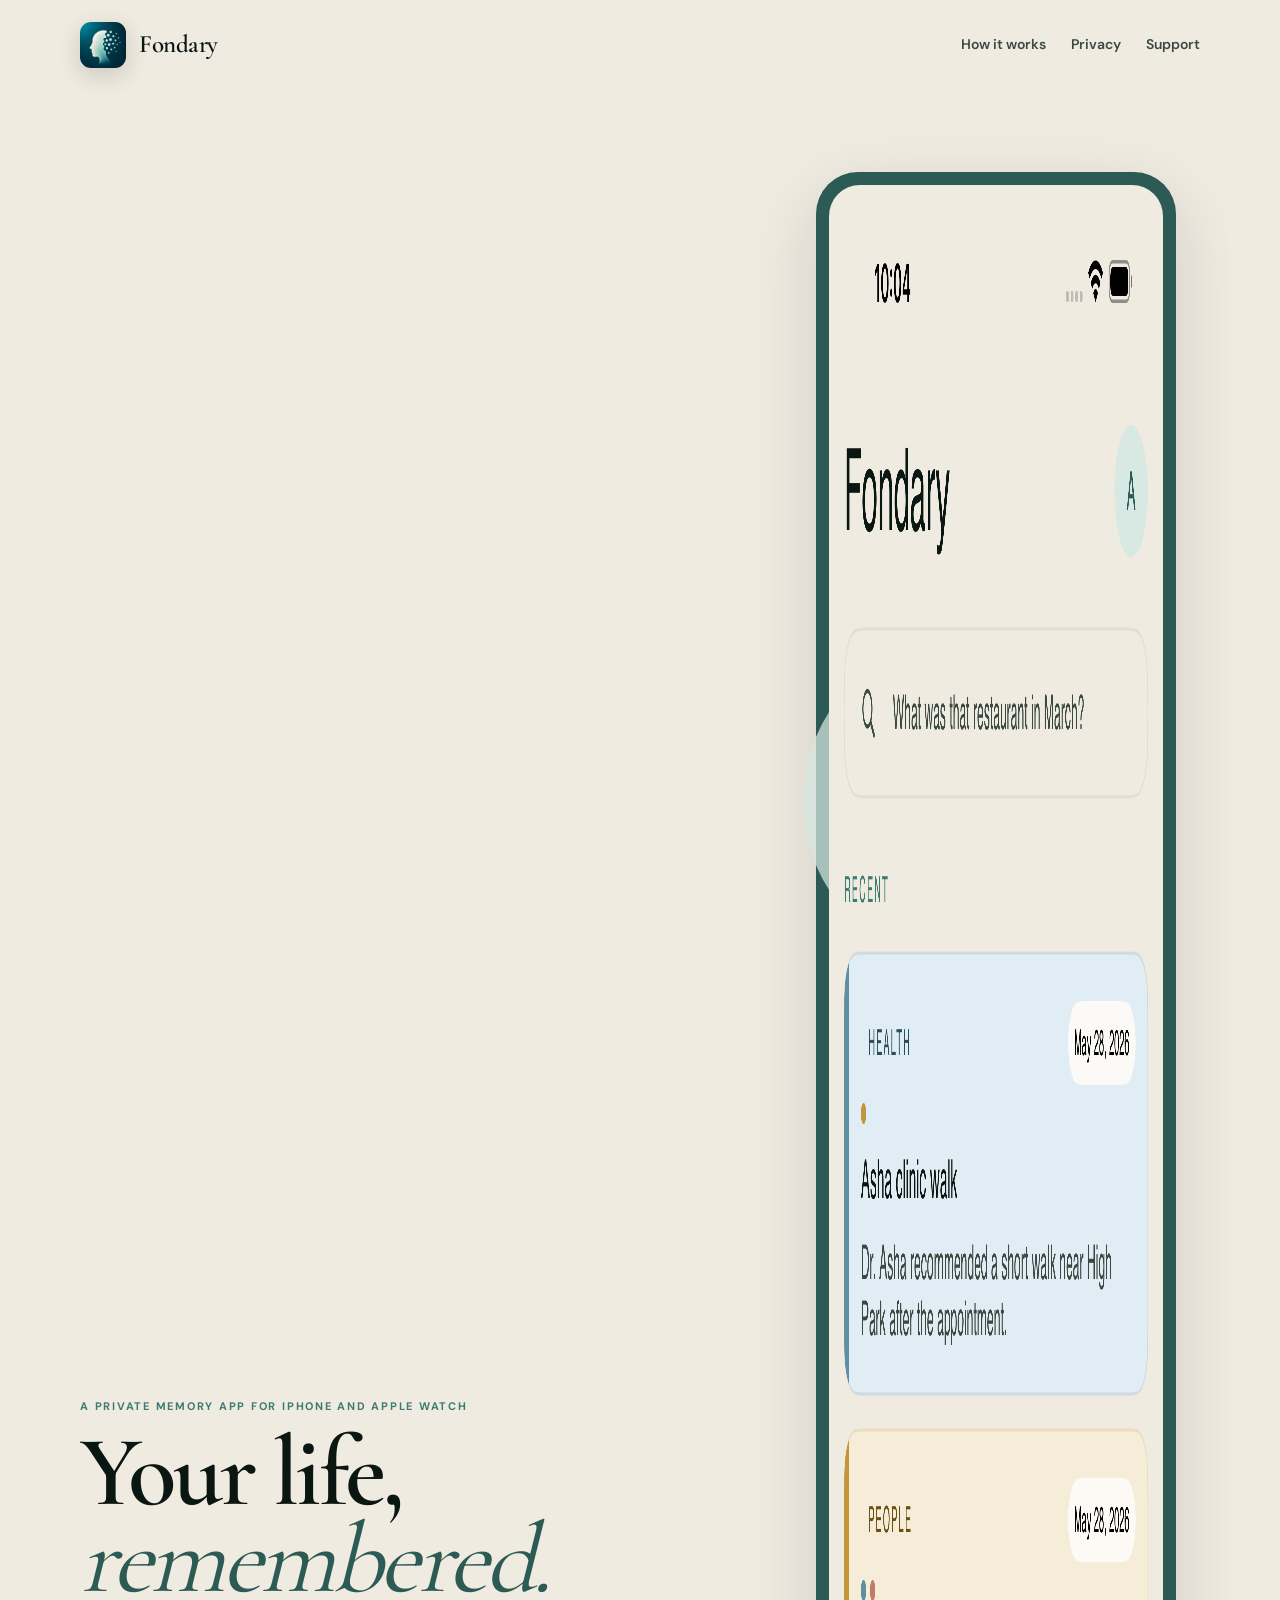
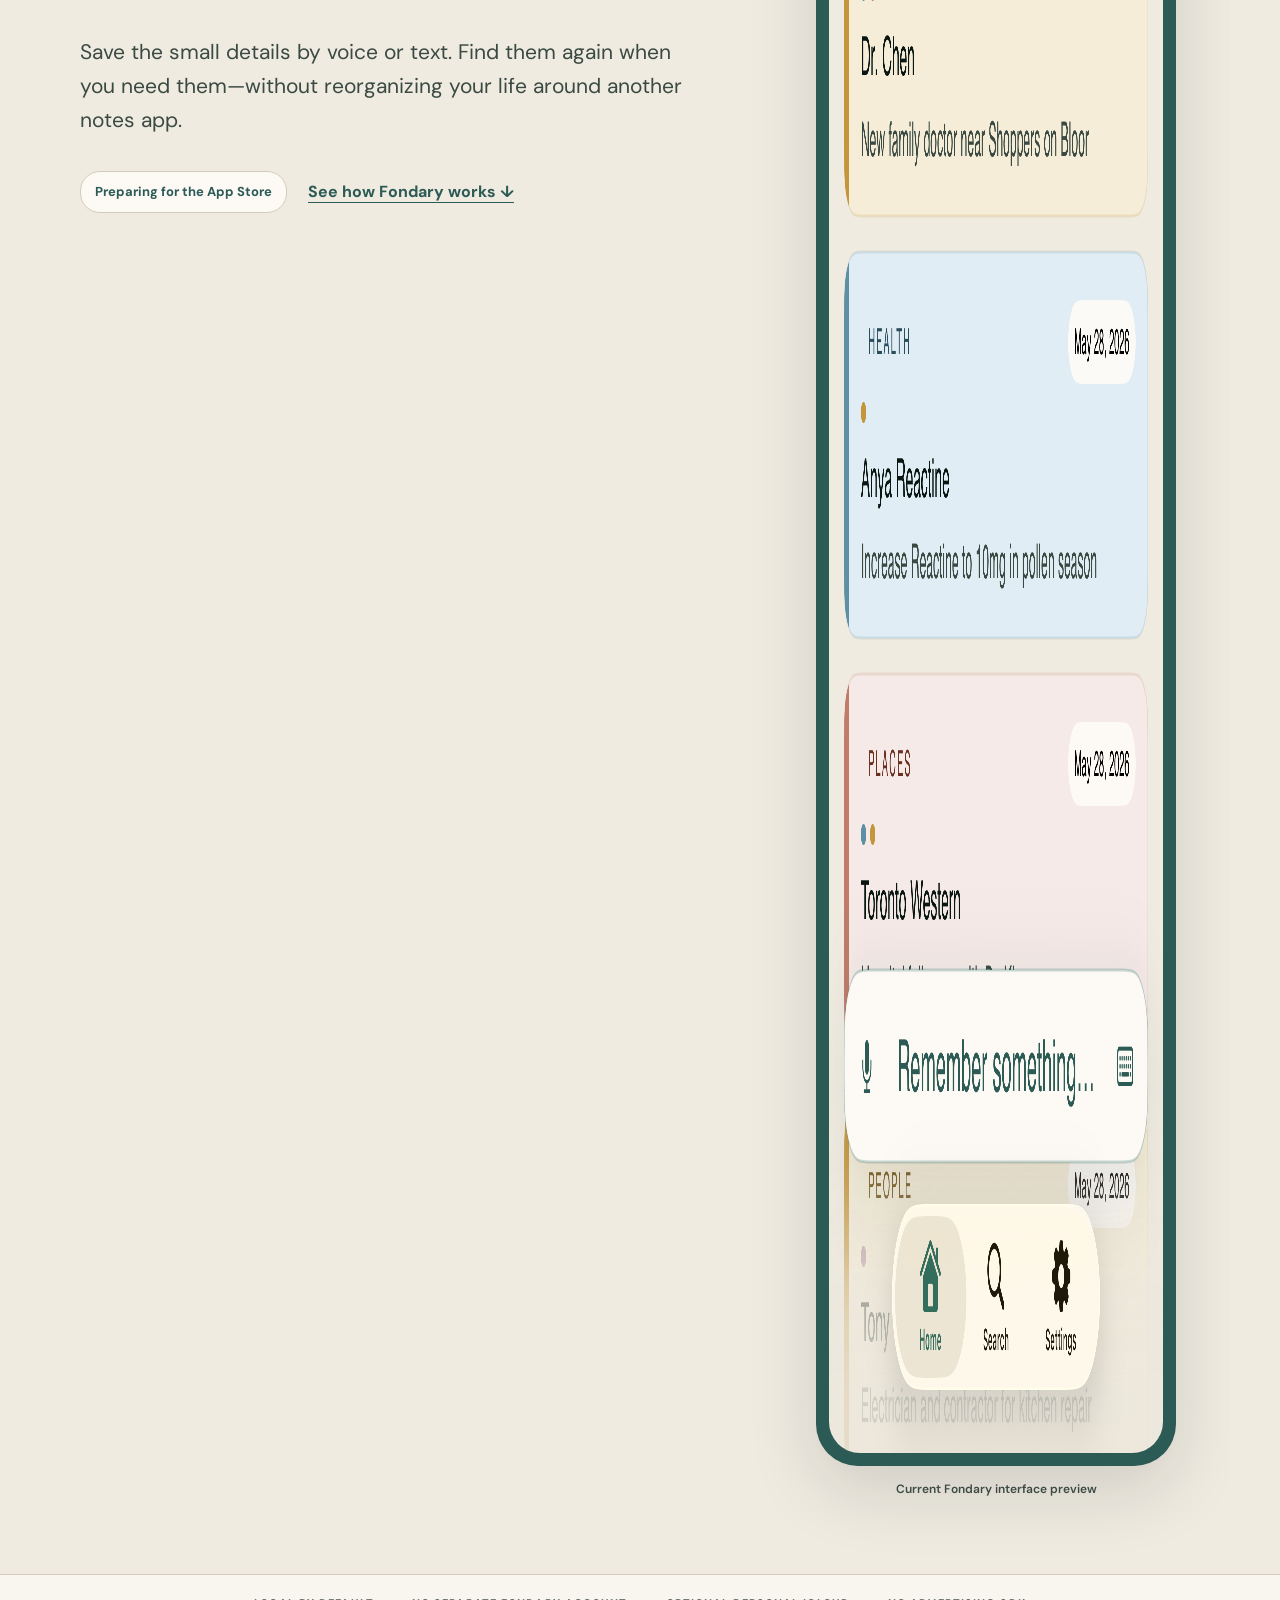
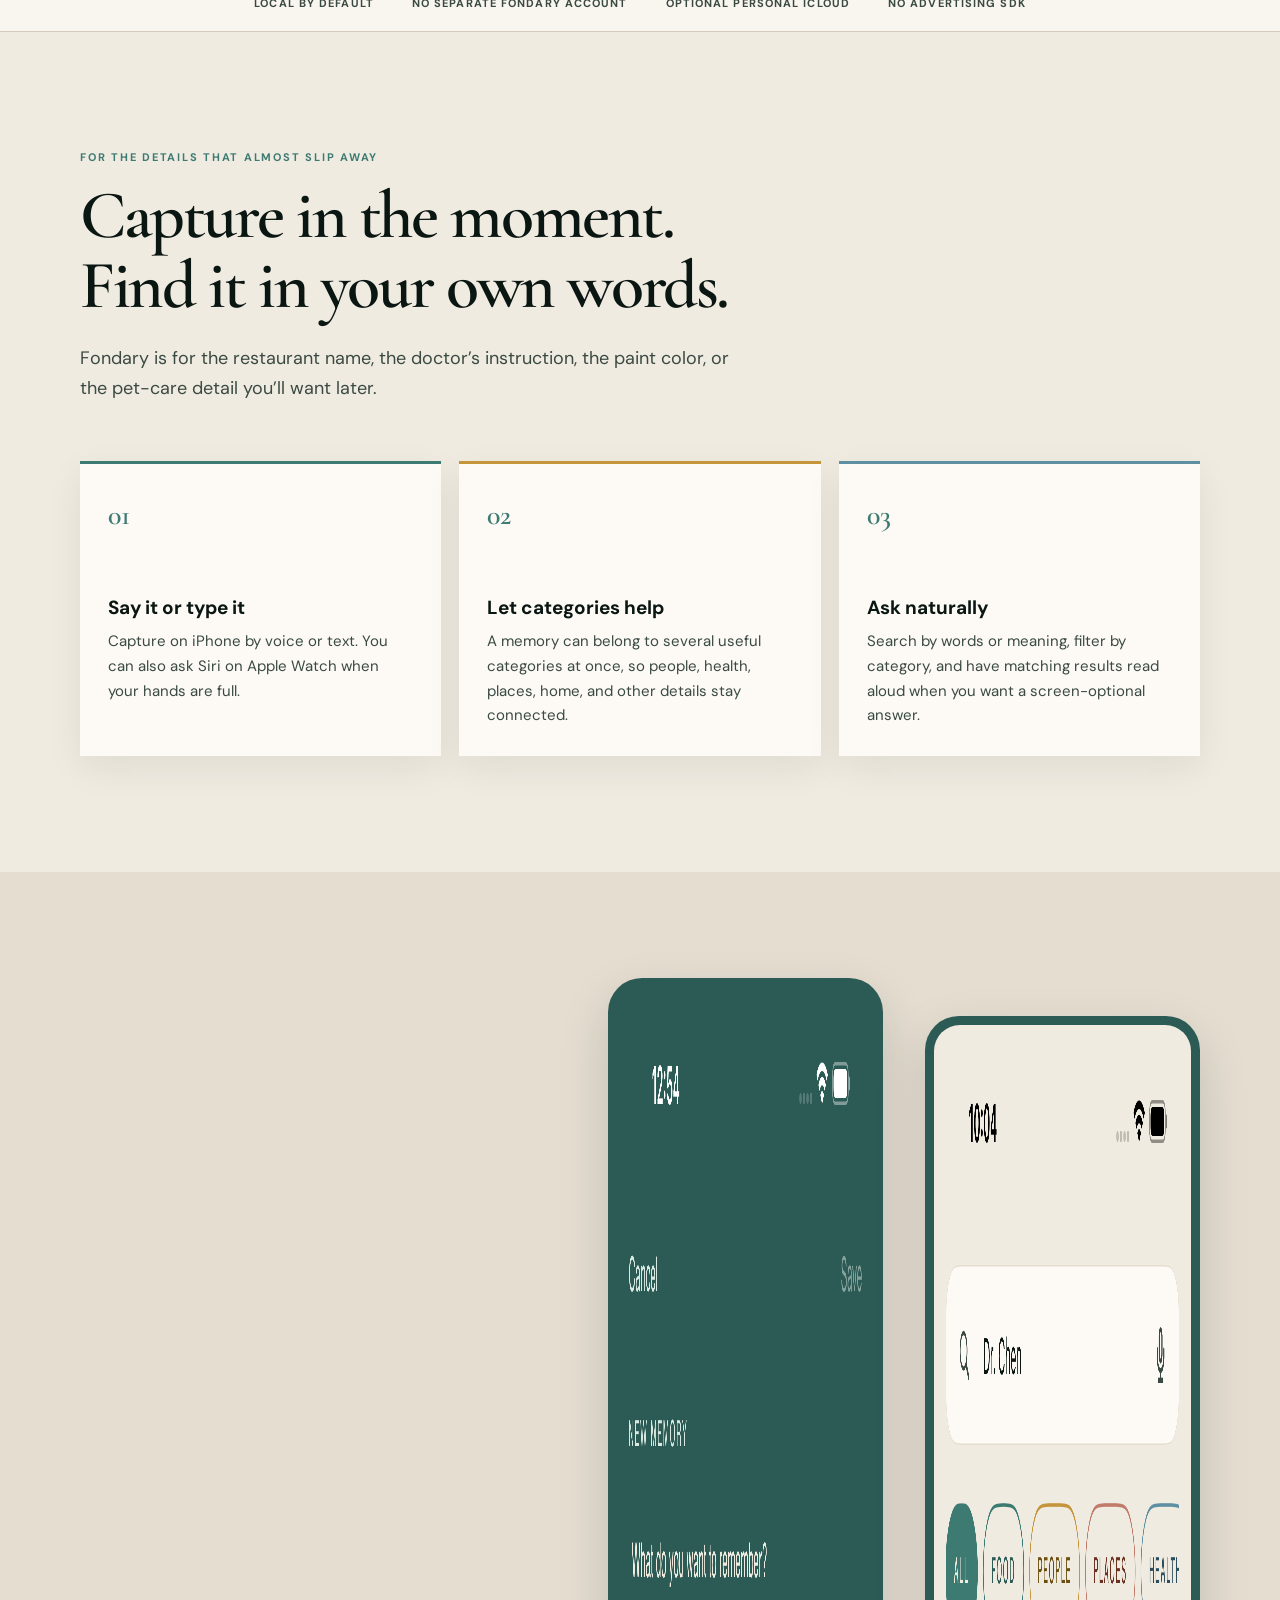
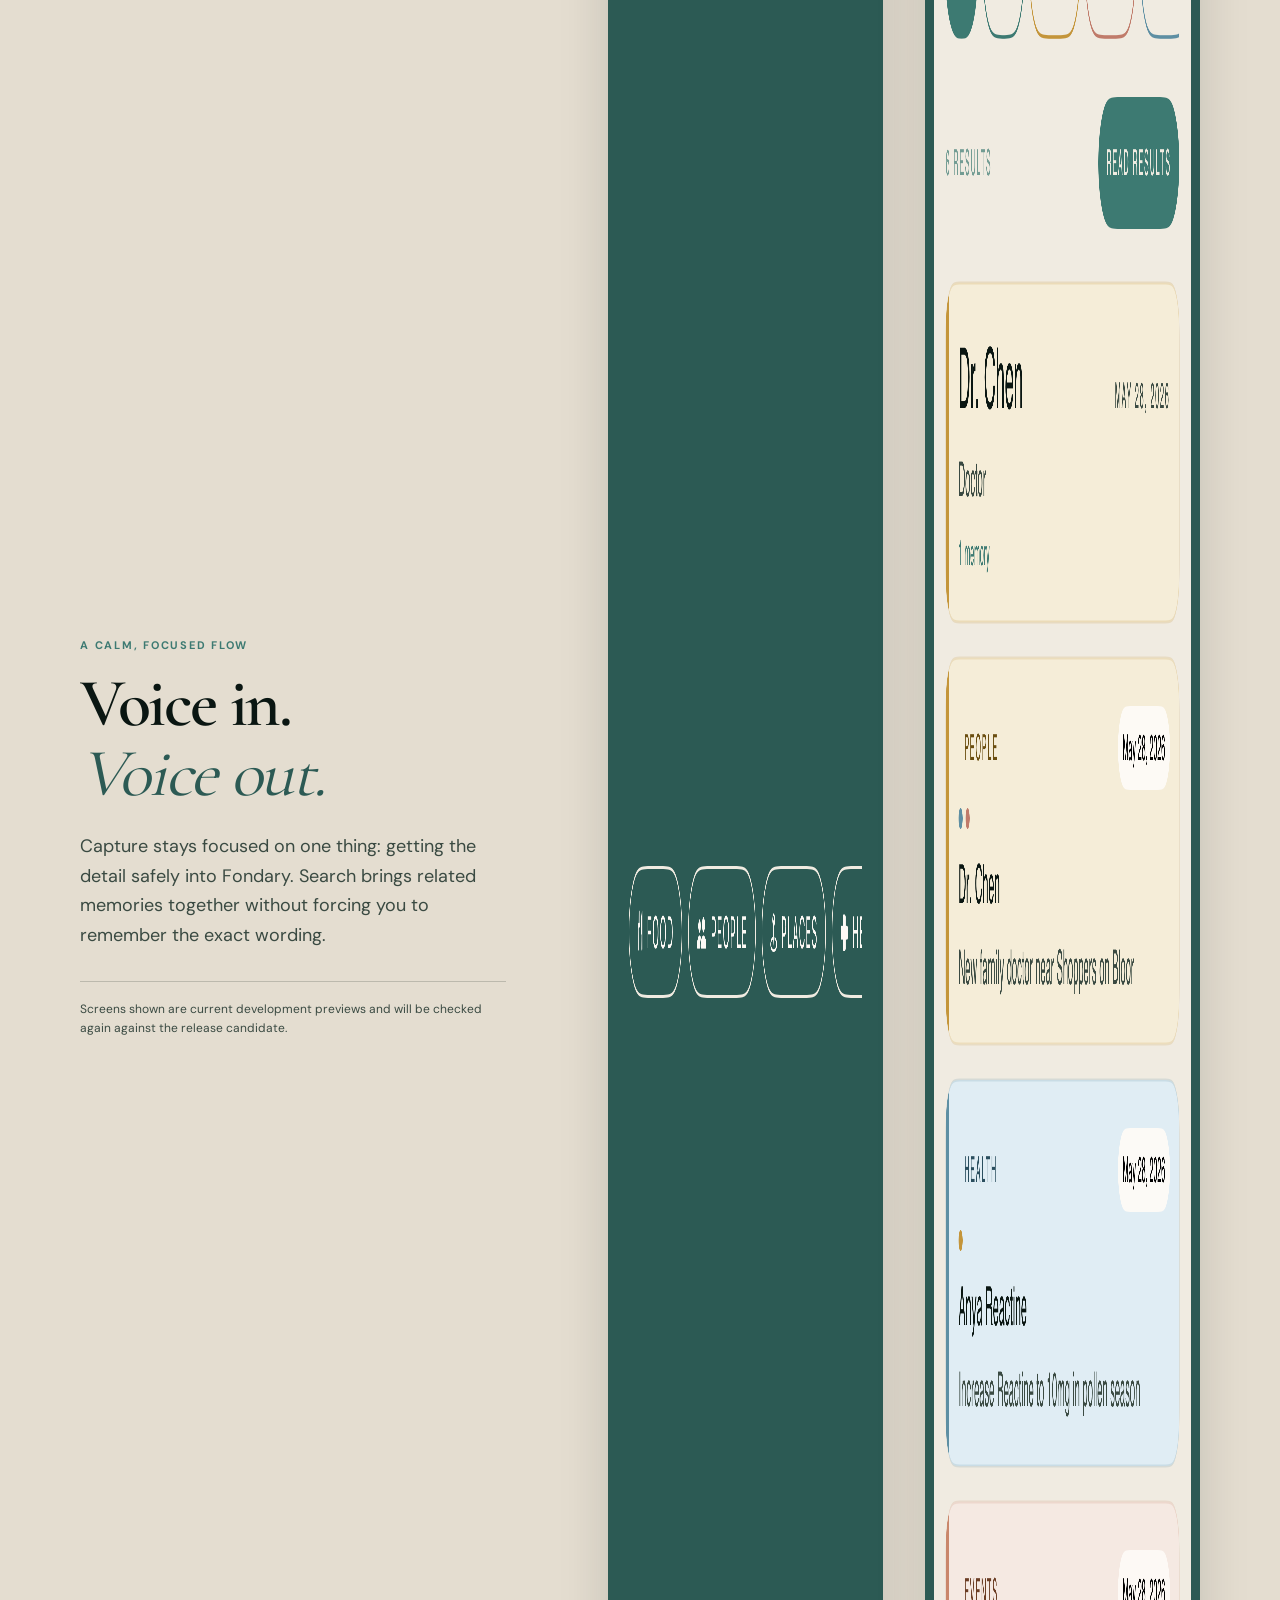
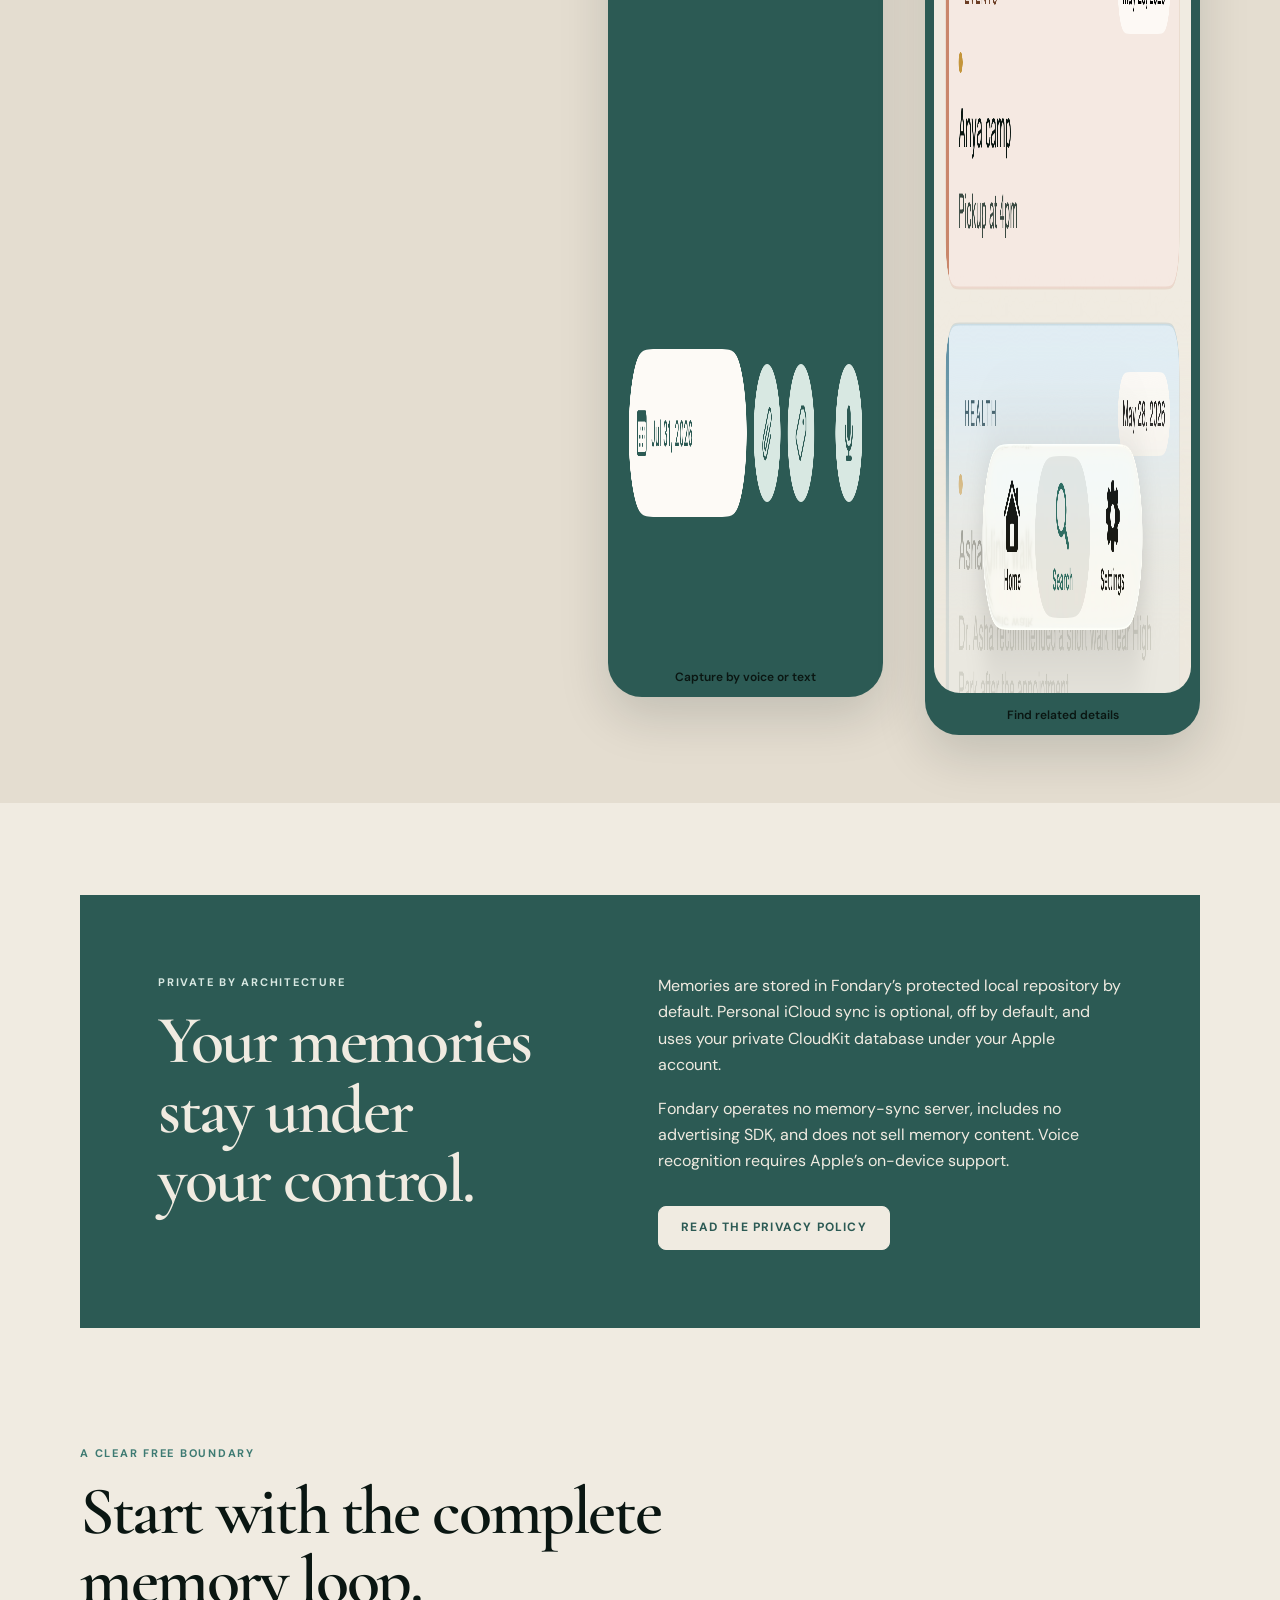
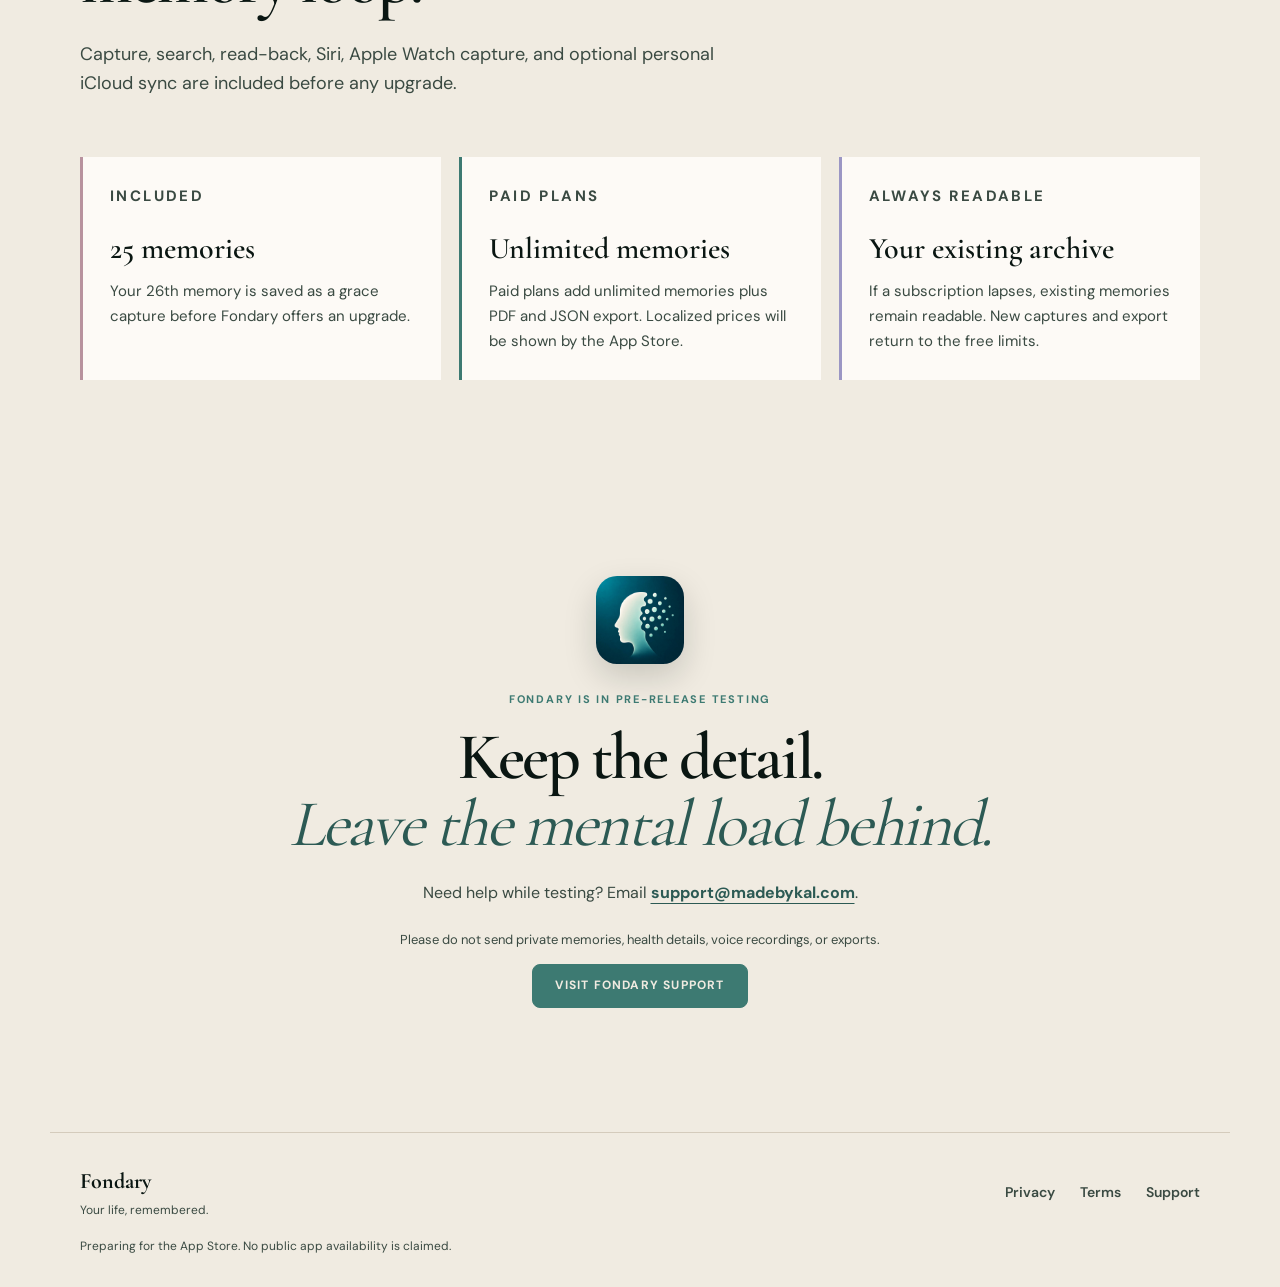
==== commit a521281a: "Build Fondary pre-release website" ====
--- a/index.html
+++ b/index.html
@@ -3,75 +3,157 @@
 <head>
   <meta charset="utf-8">
   <meta name="viewport" content="width=device-width, initial-scale=1">
-  <title>Fondary — Product information is being updated</title>
-  <meta name="description" content="Product information for Fondary is being updated.">
+  <title>Fondary — Your life, remembered</title>
+  <meta name="description" content="Capture everyday details by voice or text, then find them when you need them. Fondary keeps memories local by default.">
+  <meta name="robots" content="index, follow">
   <meta name="theme-color" content="#f0ebe1">
   <link rel="canonical" href="https://getfondary.com/">
-  <style>
-    :root {
-      color-scheme: light;
-      --linen: #f0ebe1;
-      --paper: #fdfaf6;
-      --ink: #0a1612;
-      --teal: #2c5a54;
-      --line: #d8cec0;
-    }
-
-    * { box-sizing: border-box; }
-
-    html, body { min-height: 100%; }
-
-    body {
-      margin: 0;
-      background: var(--linen);
-      color: var(--ink);
-      font-family: ui-sans-serif, -apple-system, BlinkMacSystemFont, "Segoe UI", sans-serif;
-    }
-
-    main {
-      min-height: 100vh;
-      display: grid;
-      place-content: center;
-      gap: 1rem;
-      padding: 2rem;
-      text-align: center;
-    }
-
-    .product {
-      margin: 0;
-      color: var(--teal);
-      font-family: ui-serif, Georgia, serif;
-      font-size: clamp(2rem, 8vw, 4rem);
-      font-weight: 600;
-      letter-spacing: -0.02em;
-    }
-
-    .support { max-width: 32rem; line-height: 1.6; }
-    .support a { display: inline-block; max-width: 100%; min-height: 44px; padding: 0.6rem 0; color: var(--teal); overflow-wrap: anywhere; }
-    a:focus-visible { outline: 3px solid var(--teal); outline-offset: 4px; }
-    .support p { margin: 0.5rem 0; }
-
-    h1 {
-      max-width: 32rem;
-      margin: 0;
-      border-top: 1px solid var(--line);
-      padding-top: 1rem;
-      font-size: clamp(1rem, 3vw, 1.25rem);
-      font-weight: 500;
-      line-height: 1.5;
-    }
-  </style>
+  <link rel="icon" type="image/png" href="/assets/fondary-icon.png">
+  <link rel="apple-touch-icon" href="/assets/fondary-icon.png">
+  <link rel="stylesheet" href="/styles.css">
 </head>
 <body>
-  <main aria-labelledby="status">
-    <p class="product">Fondary</p>
-    <h1 id="status">Product information is being updated.</h1>
-    <section class="support" aria-label="Fondary support">
-      <p>Fondary support: <a href="mailto:support@madebykal.com?subject=Fondary%20support">support@madebykal.com</a></p>
-      <p>Please do not send private memories, health details, voice recordings, or exports.</p>
-      <p>The email link opens your email app. Nothing is sent or attached automatically.</p>
-      <p><a href="/privacy">Privacy policy</a></p>
+  <a class="skip-link" href="#main">Skip to content</a>
+  <header class="site-header">
+    <a class="brand" href="/" aria-label="Fondary home">
+      <img src="/assets/fondary-icon.png" alt="" width="46" height="46">
+      <span>Fondary</span>
+    </a>
+    <nav aria-label="Main navigation">
+      <a href="#how-it-works">How it works</a>
+      <a href="#privacy">Privacy</a>
+      <a href="/support/">Support</a>
+    </nav>
+  </header>
+
+  <main id="main">
+    <section class="hero">
+      <div class="hero-copy">
+        <p class="eyebrow">A private memory app for iPhone and Apple Watch</p>
+        <h1>Your life,<br><em>remembered.</em></h1>
+        <p class="lede">Save the small details by voice or text. Find them again when you need them—without reorganizing your life around another notes app.</p>
+        <div class="hero-actions">
+          <span class="status-pill">Preparing for the App Store</span>
+          <a class="text-link" href="#how-it-works">See how Fondary works <span aria-hidden="true">↓</span></a>
+        </div>
+      </div>
+      <figure class="hero-preview">
+        <div class="preview-halo" aria-hidden="true"></div>
+        <img src="/assets/fondary-home.png" alt="Fondary home screen showing sample memory cards organized by category" width="1320" height="2868">
+        <figcaption>Current Fondary interface preview</figcaption>
+      </figure>
+    </section>
+
+    <section class="trust-row" aria-label="Fondary privacy principles">
+      <span>Local by default</span>
+      <span>No separate Fondary account</span>
+      <span>Optional personal iCloud</span>
+      <span>No advertising SDK</span>
+    </section>
+
+    <section class="section story" id="how-it-works">
+      <div class="section-heading">
+        <p class="eyebrow">For the details that almost slip away</p>
+        <h2>Capture in the moment.<br>Find it in your own words.</h2>
+        <p>Fondary is for the restaurant name, the doctor’s instruction, the paint color, or the pet-care detail you’ll want later.</p>
+      </div>
+
+      <div class="steps">
+        <article>
+          <span class="step-number" aria-hidden="true">01</span>
+          <h3>Say it or type it</h3>
+          <p>Capture on iPhone by voice or text. You can also ask Siri on Apple Watch when your hands are full.</p>
+        </article>
+        <article>
+          <span class="step-number" aria-hidden="true">02</span>
+          <h3>Let categories help</h3>
+          <p>A memory can belong to several useful categories at once, so people, health, places, home, and other details stay connected.</p>
+        </article>
+        <article>
+          <span class="step-number" aria-hidden="true">03</span>
+          <h3>Ask naturally</h3>
+          <p>Search by words or meaning, filter by category, and have matching results read aloud when you want a screen-optional answer.</p>
+        </article>
+      </div>
+    </section>
+
+    <section class="interface-section" aria-labelledby="interface-title">
+      <div class="interface-copy">
+        <p class="eyebrow">A calm, focused flow</p>
+        <h2 id="interface-title">Voice in.<br><em>Voice out.</em></h2>
+        <p>Capture stays focused on one thing: getting the detail safely into Fondary. Search brings related memories together without forcing you to remember the exact wording.</p>
+        <p class="preview-note">Screens shown are current development previews and will be checked again against the release candidate.</p>
+      </div>
+      <div class="screen-pair">
+        <figure class="phone-shot capture-shot">
+          <img src="/assets/fondary-capture.png" alt="Fondary voice capture screen with selectable memory categories" width="1320" height="2868" loading="lazy">
+          <figcaption>Capture by voice or text</figcaption>
+        </figure>
+        <figure class="phone-shot search-shot">
+          <img src="/assets/fondary-search.png" alt="Fondary search screen showing sample results for a person" width="1320" height="2868" loading="lazy">
+          <figcaption>Find related details</figcaption>
+        </figure>
+      </div>
+    </section>
+
+    <section class="privacy-band" id="privacy">
+      <div>
+        <p class="eyebrow eyebrow-light">Private by architecture</p>
+        <h2>Your memories stay under your control.</h2>
+      </div>
+      <div class="privacy-copy">
+        <p>Memories are stored in Fondary’s protected local repository by default. Personal iCloud sync is optional, off by default, and uses your private CloudKit database under your Apple account.</p>
+        <p>Fondary operates no memory-sync server, includes no advertising SDK, and does not sell memory content. Voice recognition requires Apple’s on-device support.</p>
+        <a class="button-light" href="/privacy">Read the privacy policy</a>
+      </div>
+    </section>
+
+    <section class="section access-section" aria-labelledby="access-title">
+      <div class="section-heading">
+        <p class="eyebrow">A clear free boundary</p>
+        <h2 id="access-title">Start with the complete memory loop.</h2>
+        <p>Capture, search, read-back, Siri, Apple Watch capture, and optional personal iCloud sync are included before any upgrade.</p>
+      </div>
+      <div class="access-grid">
+        <article class="access-card">
+          <p class="card-label">Included</p>
+          <h3>25 memories</h3>
+          <p>Your 26th memory is saved as a grace capture before Fondary offers an upgrade.</p>
+        </article>
+        <article class="access-card">
+          <p class="card-label">Paid plans</p>
+          <h3>Unlimited memories</h3>
+          <p>Paid plans add unlimited memories plus PDF and JSON export. Localized prices will be shown by the App Store.</p>
+        </article>
+        <article class="access-card">
+          <p class="card-label">Always readable</p>
+          <h3>Your existing archive</h3>
+          <p>If a subscription lapses, existing memories remain readable. New captures and export return to the free limits.</p>
+        </article>
+      </div>
+    </section>
+
+    <section class="closing">
+      <img src="/assets/fondary-icon.png" alt="" width="88" height="88" loading="lazy">
+      <p class="eyebrow">Fondary is in pre-release testing</p>
+      <h2>Keep the detail.<br><em>Leave the mental load behind.</em></h2>
+      <p>Need help while testing? Email <a class="text-link" href="mailto:support@madebykal.com?subject=Fondary%20support">support@madebykal.com</a>.</p>
+      <p class="support-warning">Please do not send private memories, health details, voice recordings, or exports.</p>
+      <a class="button" href="/support/">Visit Fondary support</a>
     </section>
   </main>
+
+  <footer>
+    <div>
+      <strong>Fondary</strong>
+      <span>Your life, remembered.</span>
+    </div>
+    <nav aria-label="Footer navigation">
+      <a href="/privacy">Privacy</a>
+      <a href="/terms/">Terms</a>
+      <a href="/support/">Support</a>
+    </nav>
+    <p>Preparing for the App Store. No public app availability is claimed.</p>
+  </footer>
 </body>
 </html>
--- a/styles.css
+++ b/styles.css
@@ -0,0 +1,652 @@
+@font-face {
+  font-family: "DM Sans";
+  src: url("/assets/dm-sans.ttf") format("truetype");
+  font-style: normal;
+  font-weight: 400 700;
+  font-display: swap;
+}
+
+@font-face {
+  font-family: "Cormorant Garamond";
+  src: url("/assets/cormorant-garamond.ttf") format("truetype");
+  font-style: normal;
+  font-weight: 400 700;
+  font-display: swap;
+}
+
+:root {
+  color-scheme: light;
+  --teal: #3d7a72;
+  --teal-dk: #2c5a54;
+  --linen: #f0ebe1;
+  --linen-dk: #e4ddd0;
+  --gold: #c4953a;
+  --mauve: #b8929e;
+  --rose: #c07b6a;
+  --lavender: #9b96c4;
+  --blue: #5e8fa3;
+  --mint: #d8e8e2;
+  --text: #0a1612;
+  --text-md: #3a4a42;
+  --white: #fdfaf6;
+  --line: #d4cbbc;
+  --font-display: "Cormorant Garamond", Georgia, serif;
+  --font-body: "DM Sans", -apple-system, BlinkMacSystemFont, "Segoe UI", sans-serif;
+  --shadow: 0 24px 70px rgba(10, 22, 18, 0.14);
+}
+
+* { box-sizing: border-box; }
+
+html { scroll-behavior: smooth; }
+
+body {
+  margin: 0;
+  background: var(--linen);
+  color: var(--text);
+  font-family: var(--font-body);
+  font-size: 16px;
+  line-height: 1.65;
+  -webkit-font-smoothing: antialiased;
+}
+
+a { color: inherit; }
+img { display: block; max-width: 100%; }
+figure { margin: 0; }
+
+:focus-visible {
+  outline: 3px solid var(--teal);
+  outline-offset: 4px;
+}
+
+.skip-link {
+  position: fixed;
+  top: -100px;
+  left: 18px;
+  z-index: 1000;
+  padding: 11px 16px;
+  border-radius: 8px;
+  background: var(--teal-dk);
+  color: var(--linen);
+  font-weight: 700;
+}
+
+.skip-link:focus { top: 18px; }
+
+.site-header {
+  max-width: 1180px;
+  margin: 0 auto;
+  padding: 22px 30px;
+  display: flex;
+  align-items: center;
+  justify-content: space-between;
+  gap: 24px;
+}
+
+.brand {
+  display: inline-flex;
+  align-items: center;
+  gap: 13px;
+  color: var(--text);
+  font-family: var(--font-display);
+  font-size: 25px;
+  font-weight: 600;
+  letter-spacing: -0.02em;
+  text-decoration: none;
+}
+
+.brand img {
+  width: 46px;
+  height: 46px;
+  border-radius: 11px;
+  box-shadow: 0 7px 22px rgba(10, 22, 18, 0.16);
+}
+
+.site-header nav,
+footer nav {
+  display: flex;
+  align-items: center;
+  gap: 25px;
+}
+
+.site-header nav a,
+footer nav a {
+  color: var(--text-md);
+  font-size: 14px;
+  font-weight: 600;
+  text-decoration: none;
+}
+
+.site-header nav a:hover,
+.site-header nav a:focus-visible,
+footer nav a:hover,
+footer nav a:focus-visible { color: var(--teal-dk); }
+
+.hero {
+  max-width: 1180px;
+  margin: 0 auto;
+  padding: 82px 30px 108px;
+  display: grid;
+  grid-template-columns: minmax(0, 1.08fr) minmax(310px, 0.72fr);
+  align-items: center;
+  gap: clamp(54px, 8vw, 110px);
+  overflow: hidden;
+}
+
+.hero-copy { padding-bottom: 28px; }
+
+.eyebrow,
+.card-label {
+  margin: 0 0 15px;
+  color: var(--teal);
+  font-size: 11px;
+  font-weight: 700;
+  letter-spacing: 0.16em;
+  text-transform: uppercase;
+}
+
+h1,
+h2 {
+  margin: 0;
+  font-family: var(--font-display);
+  font-weight: 600;
+  letter-spacing: -0.035em;
+  text-wrap: balance;
+}
+
+h1 {
+  max-width: 720px;
+  font-size: clamp(58px, 7.8vw, 102px);
+  line-height: 0.87;
+}
+
+h1 em,
+h2 em {
+  color: var(--teal-dk);
+  font-weight: 400;
+}
+
+.lede {
+  max-width: 650px;
+  margin: 31px 0 0;
+  color: var(--text-md);
+  font-size: clamp(18px, 2vw, 21px);
+  line-height: 1.62;
+}
+
+.hero-actions {
+  margin-top: 34px;
+  display: flex;
+  align-items: center;
+  flex-wrap: wrap;
+  gap: 21px;
+}
+
+.status-pill {
+  display: inline-flex;
+  padding: 9px 14px;
+  border: 1px solid var(--line);
+  border-radius: 20px;
+  background: var(--white);
+  color: var(--teal-dk);
+  font-size: 13px;
+  font-weight: 700;
+}
+
+.text-link {
+  color: var(--teal-dk);
+  font-weight: 700;
+  text-underline-offset: 5px;
+}
+
+.hero-preview {
+  position: relative;
+  width: min(100%, 360px);
+  justify-self: center;
+  padding: 12px;
+  border: 1px solid rgba(44, 90, 84, 0.34);
+  border-radius: 42px;
+  background: var(--teal-dk);
+  box-shadow: var(--shadow);
+}
+
+.hero-preview img {
+  position: relative;
+  z-index: 1;
+  width: 100%;
+  border-radius: 31px;
+}
+
+.hero-preview figcaption,
+.phone-shot figcaption {
+  margin-top: 13px;
+  color: var(--text-md);
+  font-size: 12px;
+  font-weight: 600;
+  text-align: center;
+}
+
+.hero-preview figcaption {
+  position: absolute;
+  right: 0;
+  bottom: -35px;
+  left: 0;
+}
+
+.preview-halo {
+  position: absolute;
+  width: 330px;
+  height: 330px;
+  top: 16%;
+  left: 42%;
+  border-radius: 50%;
+  background: var(--mint);
+  opacity: 0.72;
+  transform: translateX(-50%);
+}
+
+.trust-row {
+  padding: 19px 30px;
+  display: flex;
+  justify-content: center;
+  flex-wrap: wrap;
+  gap: 13px 38px;
+  border-block: 1px solid var(--line);
+  background: rgba(253, 250, 246, 0.72);
+  color: var(--text-md);
+  font-size: 11px;
+  font-weight: 700;
+  letter-spacing: 0.1em;
+  text-transform: uppercase;
+}
+
+.section {
+  max-width: 1180px;
+  margin: 0 auto;
+  padding: 116px 30px;
+}
+
+.section-heading { max-width: 780px; }
+
+h2 {
+  font-size: clamp(43px, 5.5vw, 68px);
+  line-height: 1.02;
+}
+
+.section-heading > p:last-child,
+.interface-copy > p:not(.eyebrow):not(.preview-note) {
+  max-width: 680px;
+  margin: 24px 0 0;
+  color: var(--text-md);
+  font-size: 18px;
+}
+
+.steps,
+.access-grid {
+  margin-top: 58px;
+  display: grid;
+  grid-template-columns: repeat(3, minmax(0, 1fr));
+  gap: 18px;
+}
+
+.steps article {
+  min-height: 286px;
+  padding: 28px;
+  border-top: 3px solid var(--teal);
+  background: var(--white);
+  box-shadow: 0 12px 34px rgba(10, 22, 18, 0.07);
+}
+
+.steps article:nth-child(2) { border-color: var(--gold); }
+.steps article:nth-child(3) { border-color: var(--blue); }
+
+.step-number {
+  color: var(--teal);
+  font-family: var(--font-display);
+  font-size: 28px;
+  font-weight: 600;
+}
+
+h3 {
+  margin: 56px 0 9px;
+  color: var(--text);
+  font-size: 19px;
+  line-height: 1.35;
+}
+
+.steps p,
+.access-card p {
+  margin: 0;
+  color: var(--text-md);
+  font-size: 15px;
+}
+
+.interface-section {
+  padding: 106px max(30px, calc((100vw - 1120px) / 2));
+  display: grid;
+  grid-template-columns: minmax(270px, 0.72fr) minmax(470px, 1fr);
+  align-items: center;
+  gap: clamp(58px, 8vw, 110px);
+  background: var(--linen-dk);
+}
+
+.preview-note {
+  margin: 30px 0 0;
+  padding-top: 18px;
+  border-top: 1px solid rgba(58, 74, 66, 0.24);
+  color: var(--text-md);
+  font-size: 12px;
+}
+
+.screen-pair {
+  display: grid;
+  grid-template-columns: repeat(2, minmax(0, 1fr));
+  align-items: center;
+  gap: clamp(22px, 4vw, 42px);
+}
+
+.phone-shot {
+  padding: 9px;
+  border-radius: 34px;
+  background: var(--teal-dk);
+  box-shadow: 0 20px 50px rgba(10, 22, 18, 0.15);
+}
+
+.phone-shot img { border-radius: 26px; }
+.search-shot { transform: translateY(38px); }
+.phone-shot figcaption { color: var(--text); }
+
+.privacy-band {
+  max-width: 1120px;
+  margin: 92px auto 0;
+  padding: clamp(45px, 7vw, 78px);
+  display: grid;
+  grid-template-columns: minmax(0, 0.88fr) minmax(0, 1fr);
+  gap: clamp(48px, 8vw, 92px);
+  background: var(--teal-dk);
+  color: var(--linen);
+}
+
+.privacy-band h2 { color: var(--linen); }
+.eyebrow-light { color: var(--mint); }
+
+.privacy-copy p {
+  margin: 0 0 17px;
+  color: var(--linen);
+}
+
+.button,
+.button-light {
+  display: inline-flex;
+  min-height: 44px;
+  align-items: center;
+  justify-content: center;
+  margin-top: 14px;
+  padding: 11px 22px;
+  border: 1.5px solid var(--teal);
+  border-radius: 8px;
+  background: var(--teal);
+  color: var(--linen);
+  font-size: 12px;
+  font-weight: 700;
+  letter-spacing: 0.1em;
+  text-decoration: none;
+  text-transform: uppercase;
+}
+
+.button-light {
+  border-color: var(--linen);
+  background: var(--linen);
+  color: var(--teal-dk);
+}
+
+.button:hover,
+.button:focus-visible { background: var(--teal-dk); }
+
+.button-light:hover,
+.button-light:focus-visible {
+  background: var(--white);
+  color: var(--text);
+}
+
+.access-card {
+  padding: 27px;
+  border-left: 3px solid var(--mauve);
+  background: var(--white);
+}
+
+.access-card:nth-child(2) { border-color: var(--teal); }
+.access-card:nth-child(3) { border-color: var(--lavender); }
+
+.access-card h3 {
+  margin: 20px 0 10px;
+  font-family: var(--font-display);
+  font-size: 30px;
+  font-weight: 600;
+}
+
+.card-label { margin-bottom: 0; }
+
+.closing {
+  max-width: 840px;
+  margin: 0 auto;
+  padding: 80px 30px 124px;
+  text-align: center;
+}
+
+.closing img {
+  width: 88px;
+  height: 88px;
+  margin: 0 auto 26px;
+  border-radius: 21px;
+  box-shadow: 0 13px 32px rgba(10, 22, 18, 0.17);
+}
+
+.closing h2 { font-size: clamp(42px, 6vw, 66px); }
+
+.closing > p:not(.eyebrow) {
+  margin: 22px 0 0;
+  color: var(--text-md);
+}
+
+.closing .support-warning {
+  margin-top: 8px;
+  font-size: 13px;
+}
+
+footer {
+  max-width: 1180px;
+  margin: 0 auto;
+  padding: 30px;
+  display: grid;
+  grid-template-columns: 1fr auto;
+  align-items: center;
+  gap: 16px 32px;
+  border-top: 1px solid var(--line);
+}
+
+footer div { display: grid; gap: 2px; }
+footer strong { font-family: var(--font-display); font-size: 22px; }
+footer span,
+footer p { color: var(--text-md); font-size: 12px; }
+footer p { grid-column: 1 / -1; margin: 0; }
+
+.subpage-main {
+  max-width: 900px;
+  margin: 0 auto;
+  padding: 70px 30px 112px;
+}
+
+.subpage-header {
+  max-width: 760px;
+  padding-bottom: 42px;
+  border-bottom: 1px solid var(--line);
+}
+
+.subpage-header h1 {
+  font-size: clamp(48px, 7vw, 76px);
+  line-height: 0.98;
+}
+
+.subpage-header .lede { font-size: 18px; }
+
+.document {
+  max-width: 760px;
+  padding-top: 20px;
+  color: var(--text-md);
+}
+
+.document > section {
+  padding: 28px 0 10px;
+  border-top: 1px solid var(--line);
+}
+
+.document > section:first-of-type { border-top: 0; }
+
+.document h2 {
+  color: var(--text);
+  font-family: var(--font-body);
+  font-size: 20px;
+  letter-spacing: -0.015em;
+}
+
+.document p,
+.document li { font-size: 15px; }
+
+.document a {
+  color: var(--teal-dk);
+  font-weight: 600;
+  overflow-wrap: anywhere;
+  text-underline-offset: 4px;
+}
+
+.updated {
+  margin: 10px 0 26px;
+  color: var(--text-md);
+  font-size: 13px;
+}
+
+.support-grid {
+  display: grid;
+  grid-template-columns: repeat(2, minmax(0, 1fr));
+  gap: 1px;
+  margin: 20px 0 48px;
+  background: var(--line);
+  border: 1px solid var(--line);
+}
+
+.support-card {
+  min-height: 220px;
+  padding: 25px;
+  background: var(--white);
+}
+
+.support-card h2 {
+  margin: 0 0 10px;
+  font-family: var(--font-body);
+  font-size: 18px;
+  line-height: 1.4;
+}
+
+.support-card p { margin: 0; color: var(--text-md); font-size: 14px; }
+
+.contact-panel {
+  padding: 32px;
+  border-left: 3px solid var(--teal);
+  background: var(--mint);
+}
+
+.contact-panel h2 {
+  font-family: var(--font-display);
+  font-size: 34px;
+}
+
+.contact-panel p { margin: 8px 0 0; }
+
+.eula-panel {
+  margin-top: 32px;
+  padding: 32px;
+  border-top: 3px solid var(--teal);
+  background: var(--white);
+}
+
+.not-found {
+  min-height: 75vh;
+  display: grid;
+  place-content: center;
+  max-width: 760px;
+  margin: 0 auto;
+  padding: 40px 30px;
+  text-align: center;
+}
+
+.not-found h1 { font-size: clamp(52px, 9vw, 86px); }
+.not-found .button { justify-self: center; }
+
+@media (max-width: 860px) {
+  .hero {
+    grid-template-columns: 1fr;
+    padding-top: 56px;
+  }
+
+  .hero-copy { max-width: 740px; }
+  .hero-preview { width: min(78vw, 350px); }
+
+  .steps,
+  .access-grid { grid-template-columns: 1fr; }
+
+  .steps article { min-height: 0; }
+  .steps h3 { margin-top: 34px; }
+
+  .interface-section {
+    grid-template-columns: 1fr;
+    padding-inline: 30px;
+  }
+
+  .interface-copy { max-width: 680px; }
+  .screen-pair { max-width: 600px; margin: 0 auto; }
+  .privacy-band { margin-inline: 24px; grid-template-columns: 1fr; }
+}
+
+@media (max-width: 650px) {
+  .site-header {
+    padding: 18px 20px;
+    align-items: flex-start;
+  }
+
+  .site-header nav {
+    align-items: flex-end;
+    flex-direction: column;
+    gap: 8px;
+  }
+
+  .site-header nav a { min-height: 32px; }
+  .hero { padding: 48px 20px 92px; }
+  h1 { font-size: clamp(53px, 17vw, 78px); }
+  .section { padding: 88px 20px; }
+  .interface-section { padding: 80px 20px 105px; }
+  .screen-pair { gap: 12px; }
+  .phone-shot { padding: 6px; border-radius: 25px; }
+  .phone-shot img { border-radius: 19px; }
+  .privacy-band { margin: 64px 0 0; padding: 48px 22px; }
+  .closing { padding-inline: 20px; }
+
+  footer {
+    padding: 25px 20px;
+    grid-template-columns: 1fr;
+  }
+
+  footer nav { flex-wrap: wrap; gap: 14px 22px; }
+  footer p { grid-column: 1; }
+
+  .subpage-main { padding: 54px 20px 88px; }
+  .support-grid { grid-template-columns: 1fr; }
+  .support-card { min-height: 0; }
+}
+
+@media (prefers-reduced-motion: reduce) {
+  html { scroll-behavior: auto; }
+  *, *::before, *::after {
+    scroll-behavior: auto !important;
+    transition-duration: 0.01ms !important;
+  }
+}
